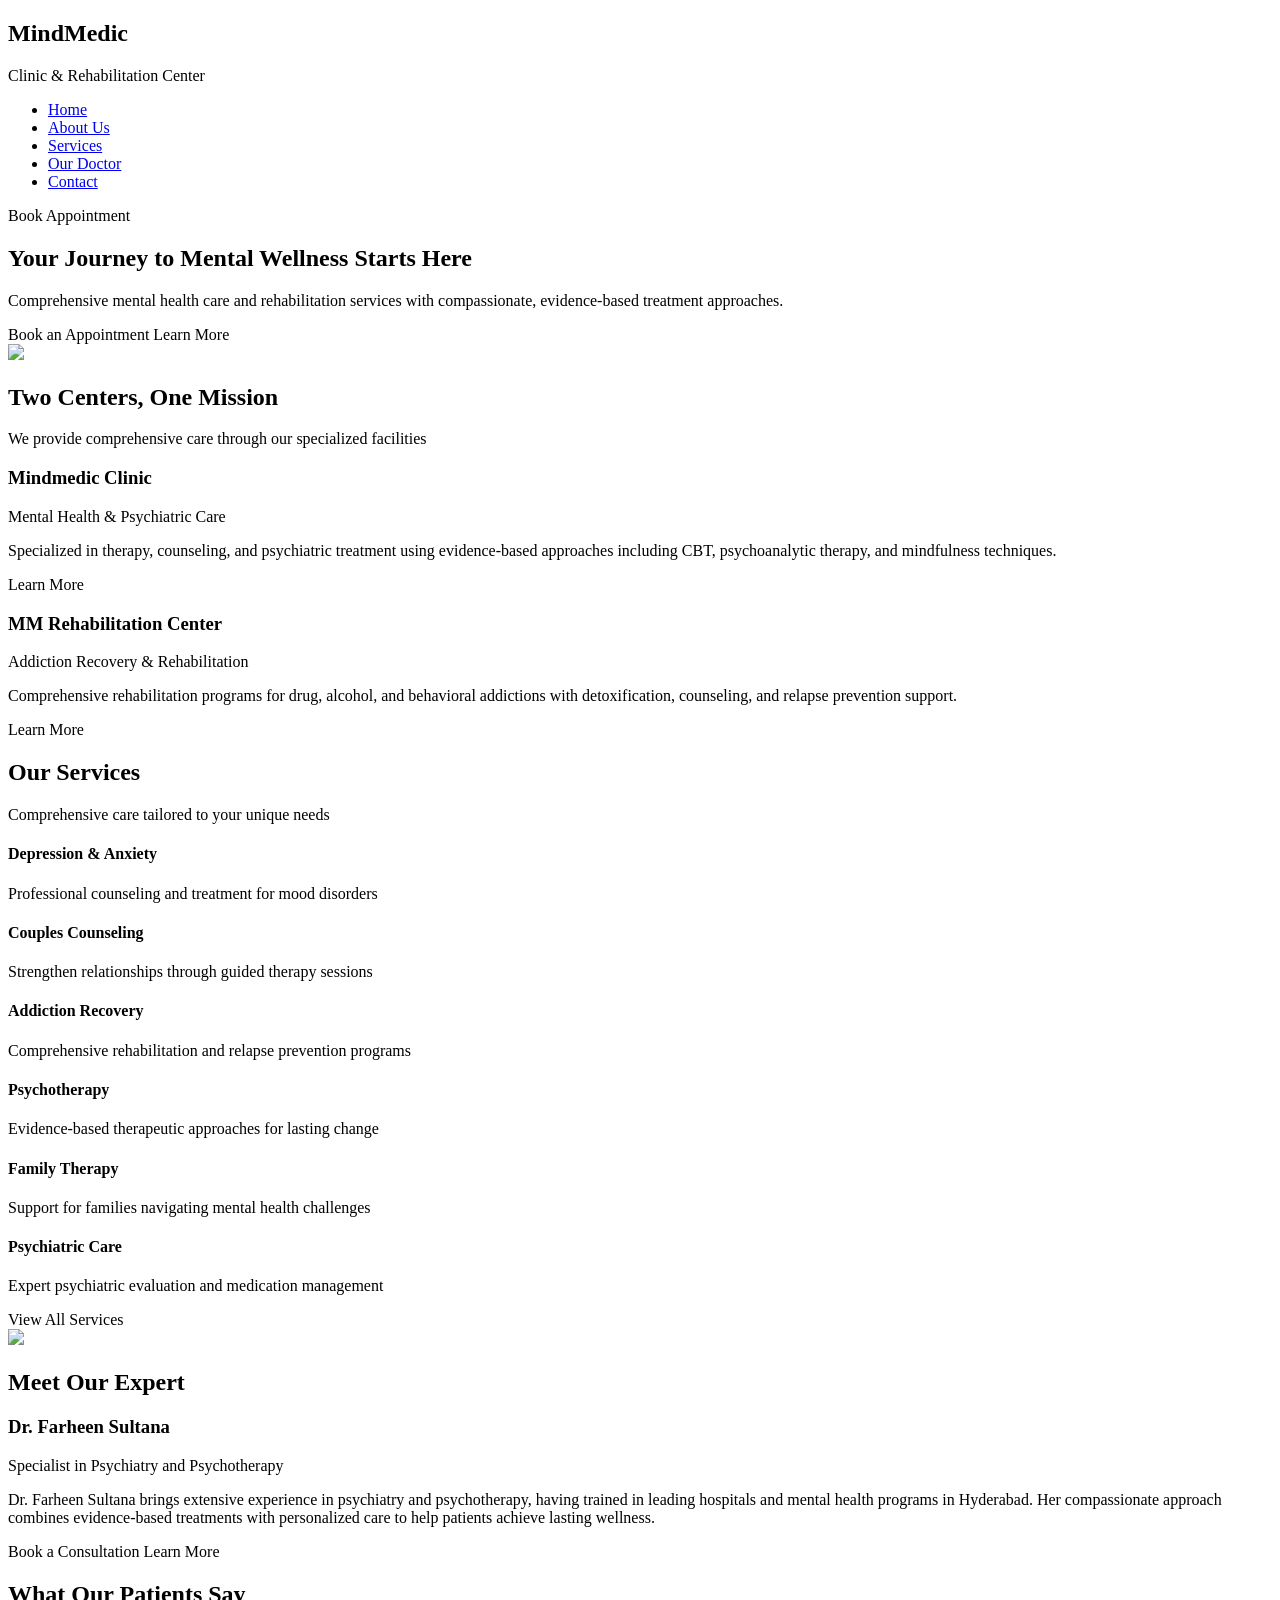
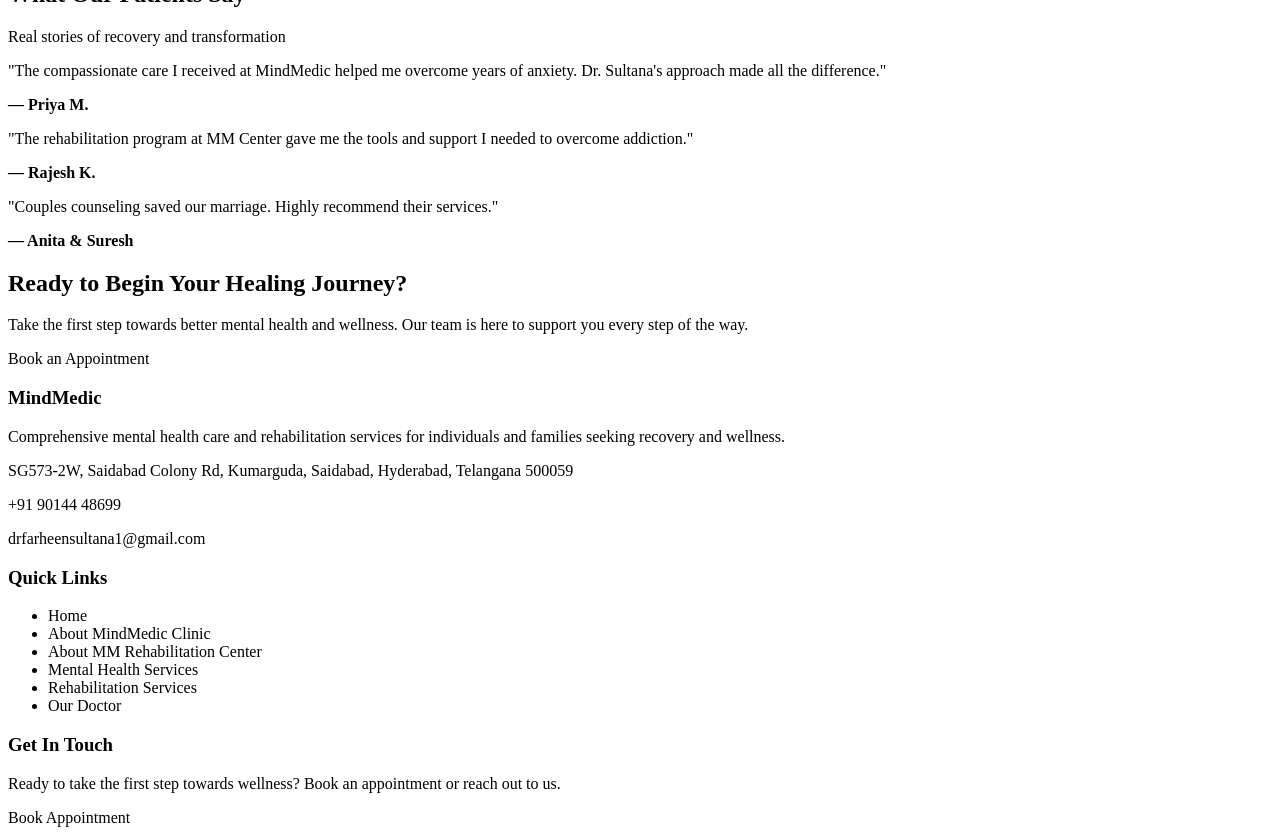
==== index.html @ ea3e9042 "Refactor index.html for improved structure and content" ====
<!DOCTYPE html>
<html lang="en">

<head>
<meta charset="UTF-8">
<meta name="viewport" content="width=device-width, initial-scale=1.0">

<title>MindMedic Clinic</title>

<link rel="stylesheet" href="style.css">

</head>

<body>

<header class="header">

<div class="container nav-wrapper">

<div class="logo">
<h2>MindMedic</h2>
<span>Clinic & Rehabilitation Center</span>
</div>

<nav>
<ul class="nav-links">
<li><a href="#">Home</a></li>
<li><a href="#">About Us</a></li>
<li><a href="#">Services</a></li>
<li><a href="#">Our Doctor</a></li>
<li><a href="#">Contact</a></li>
</ul>
</nav>

<a class="btn primary">Book Appointment</a>

</div>

</header>


<section class="hero container">

<div class="hero-text">

<h1>Your Journey to Mental Wellness Starts Here</h1>

<p>
Comprehensive mental health care and rehabilitation services
with compassionate, evidence-based treatment approaches.
</p>

<div class="hero-buttons">
<a class="btn primary">Book an Appointment</a>
<a class="btn light">Learn More</a>
</div>

</div>

<div class="hero-image">
<img src="https://images.unsplash.com/photo-1551836022-deb4988cc6c0">
</div>

</section>


<section class="centers">

<div class="container">

<h2>Two Centers, One Mission</h2>

<p class="subtitle">
We provide comprehensive care through our specialized facilities
</p>

<div class="card-grid">

<div class="card">
<h3>Mindmedic Clinic</h3>

<p class="tag">Mental Health & Psychiatric Care</p>

<p>
Specialized in therapy, counseling, and psychiatric treatment
using evidence-based approaches including CBT, psychoanalytic
therapy, and mindfulness techniques.
</p>

<a>Learn More</a>

</div>

<div class="card">
<h3>MM Rehabilitation Center</h3>

<p class="tag">Addiction Recovery & Rehabilitation</p>

<p>
Comprehensive rehabilitation programs for drug, alcohol, and
behavioral addictions with detoxification, counseling, and
relapse prevention support.
</p>

<a>Learn More</a>

</div>

</div>

</div>

</section>


<section class="services container">

<h2>Our Services</h2>

<p class="subtitle">
Comprehensive care tailored to your unique needs
</p>

<div class="services-grid">

<div class="service">
<h4>Depression & Anxiety</h4>
<p>Professional counseling and treatment for mood disorders</p>
</div>

<div class="service">
<h4>Couples Counseling</h4>
<p>Strengthen relationships through guided therapy sessions</p>
</div>

<div class="service">
<h4>Addiction Recovery</h4>
<p>Comprehensive rehabilitation and relapse prevention programs</p>
</div>

<div class="service">
<h4>Psychotherapy</h4>
<p>Evidence-based therapeutic approaches for lasting change</p>
</div>

<div class="service">
<h4>Family Therapy</h4>
<p>Support for families navigating mental health challenges</p>
</div>

<div class="service">
<h4>Psychiatric Care</h4>
<p>Expert psychiatric evaluation and medication management</p>
</div>

</div>

<div class="center-btn">
<a class="btn primary">View All Services</a>
</div>

</section>


<section class="doctor container">

<div class="doctor-img">
<img src="https://images.unsplash.com/photo-1559839734-2b71ea197ec2">
</div>

<div class="doctor-text">

<h2>Meet Our Expert</h2>

<h3>Dr. Farheen Sultana</h3>

<p class="tag">Specialist in Psychiatry and Psychotherapy</p>

<p>
Dr. Farheen Sultana brings extensive experience in psychiatry
and psychotherapy, having trained in leading hospitals and
mental health programs in Hyderabad.
Her compassionate approach combines evidence-based treatments
with personalized care to help patients achieve lasting wellness.
</p>

<div class="hero-buttons">
<a class="btn primary">Book a Consultation</a>
<a class="btn light">Learn More</a>
</div>

</div>

</section>


<section class="testimonials">

<div class="container">

<h2>What Our Patients Say</h2>

<p class="subtitle">Real stories of recovery and transformation</p>

<div class="testimonial-grid">

<div class="testimonial">
<p>
"The compassionate care I received at MindMedic helped me overcome
years of anxiety. Dr. Sultana's approach made all the difference."
</p>
<strong>— Priya M.</strong>
</div>

<div class="testimonial">
<p>
"The rehabilitation program at MM Center gave me the tools and
support I needed to overcome addiction."
</p>
<strong>— Rajesh K.</strong>
</div>

<div class="testimonial">
<p>
"Couples counseling saved our marriage. Highly recommend their services."
</p>
<strong>— Anita & Suresh</strong>
</div>

</div>

</div>

</section>


<section class="cta">

<div class="container">

<h2>Ready to Begin Your Healing Journey?</h2>

<p>
Take the first step towards better mental health and wellness.
Our team is here to support you every step of the way.
</p>

<a class="btn primary">Book an Appointment</a>

</div>

</section>


<footer>

<div class="container footer-grid">

<div>

<h3>MindMedic</h3>

<p>
Comprehensive mental health care and rehabilitation services
for individuals and families seeking recovery and wellness.
</p>

<p>
SG573-2W, Saidabad Colony Rd,
Kumarguda, Saidabad,
Hyderabad, Telangana 500059
</p>

<p>+91 90144 48699</p>
<p>drfarheensultana1@gmail.com</p>

</div>

<div>

<h3>Quick Links</h3>

<ul>
<li>Home</li>
<li>About MindMedic Clinic</li>
<li>About MM Rehabilitation Center</li>
<li>Mental Health Services</li>
<li>Rehabilitation Services</li>
<li>Our Doctor</li>
</ul>

</div>

<div>

<h3>Get In Touch</h3>

<p>
Ready to take the first step towards wellness?
Book an appointment or reach out to us.
</p>

<a class="btn primary">Book Appointment</a>

</div>

</div>

</footer>


<script src="script.js"></script>

</body>
</html>
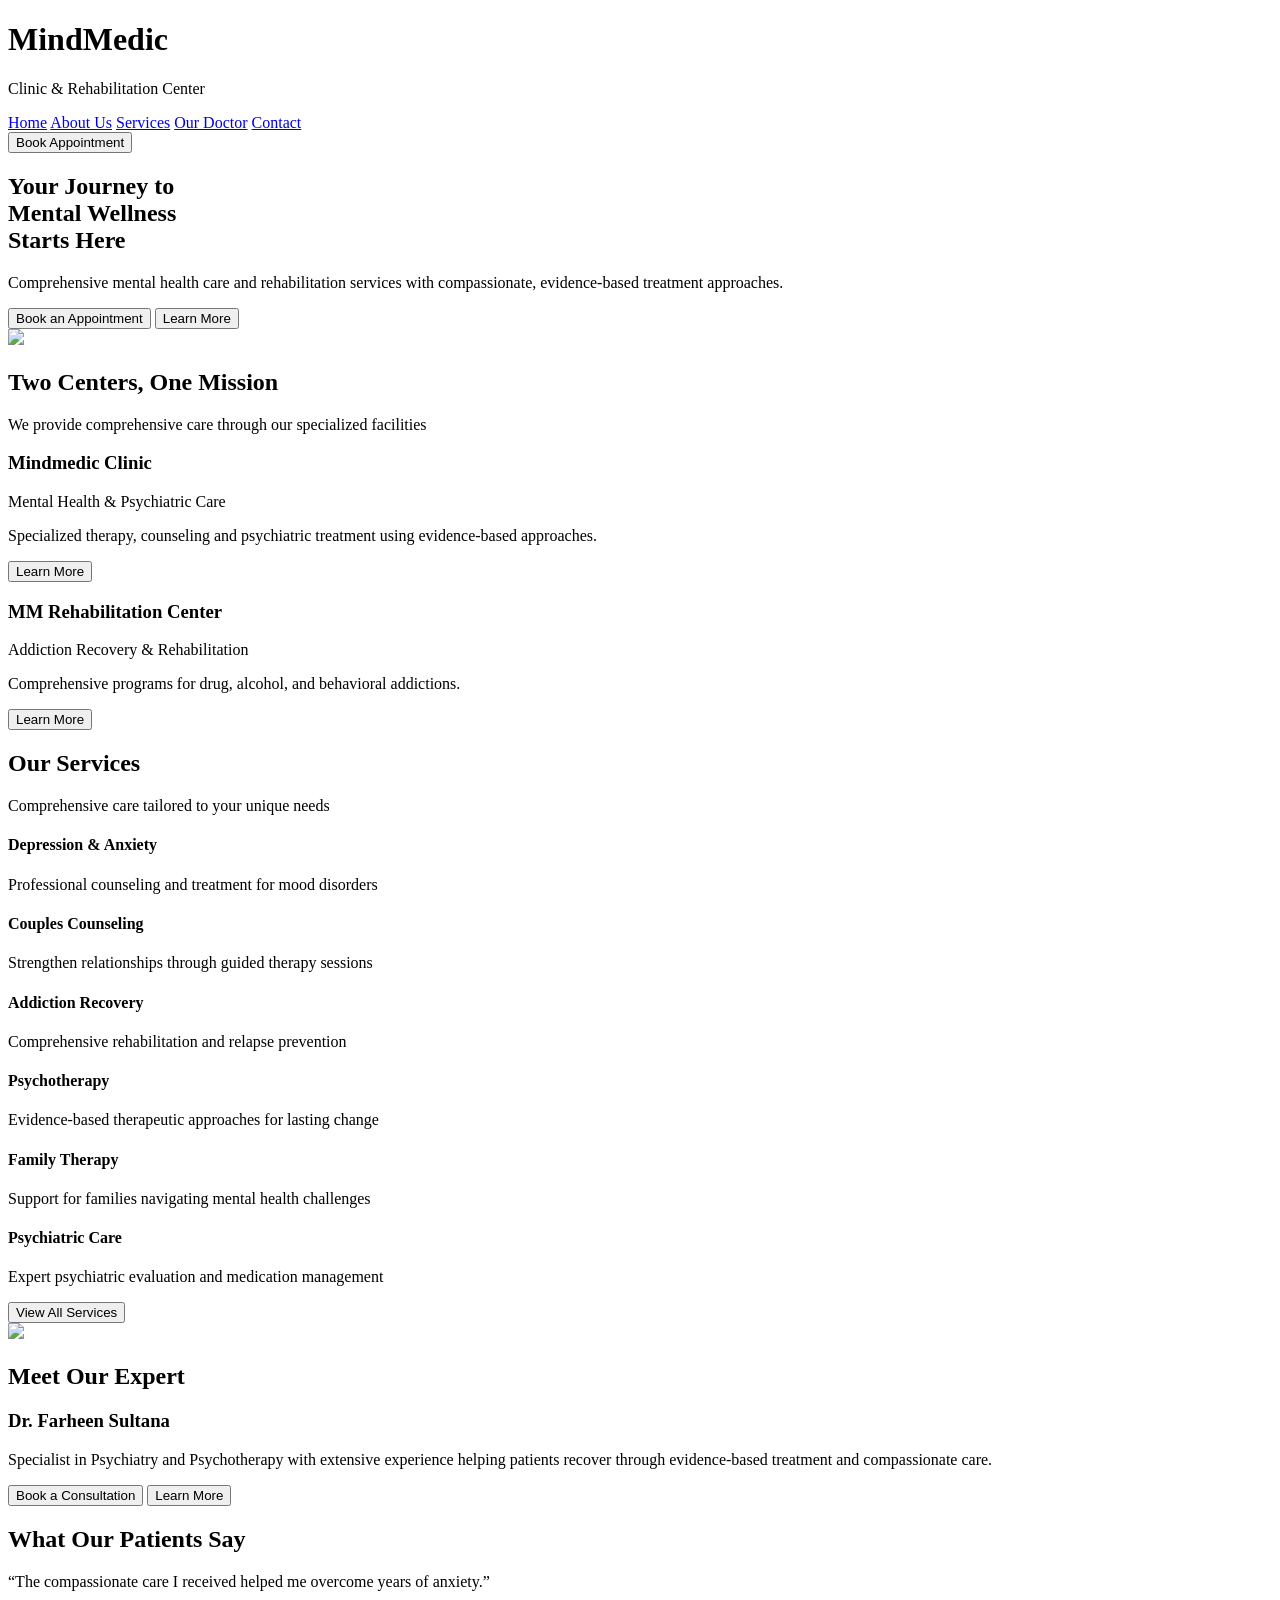
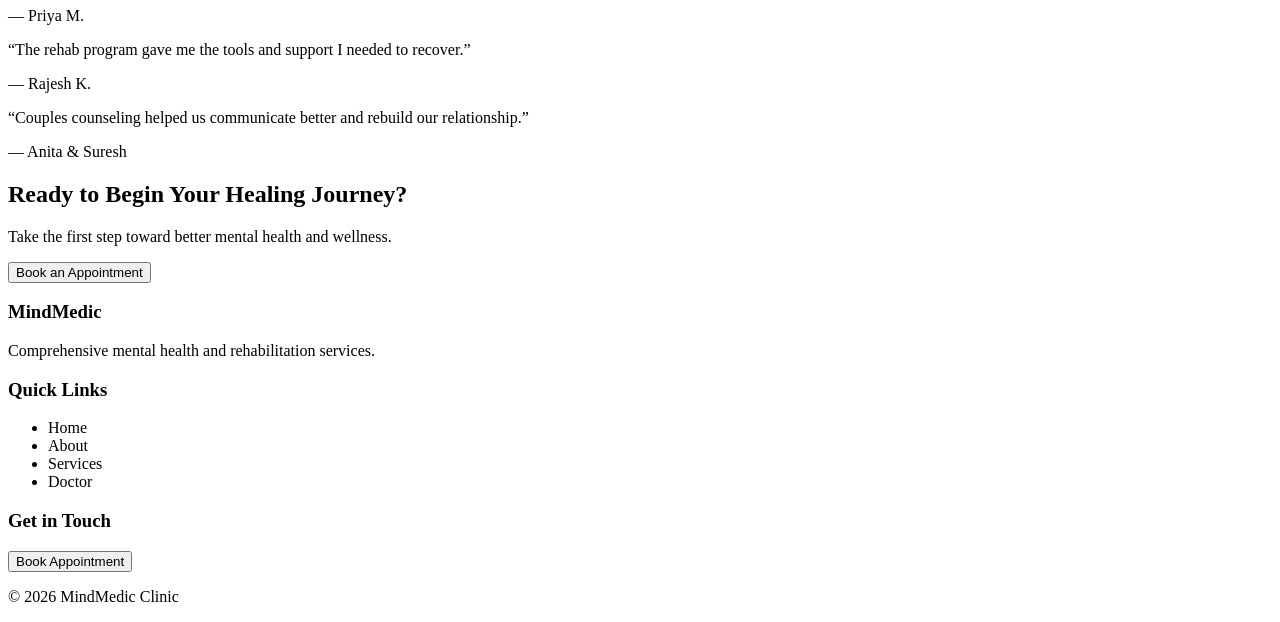
==== commit 373ebd71: "Refactor index.html for Tailwind CSS integration" ====
--- a/index.html
+++ b/index.html
@@ -1,315 +1,307 @@
 <!DOCTYPE html>
 <html lang="en">
-
 <head>
 <meta charset="UTF-8">
 <meta name="viewport" content="width=device-width, initial-scale=1.0">
 
 <title>MindMedic Clinic</title>
 
-<link rel="stylesheet" href="style.css">
+<!-- Tailwind CDN -->
+<script src="https://cdn.tailwindcss.com"></script>
+
+<link rel="stylesheet" href="css/styles.css">
 
 </head>
 
-<body>
-
-<header class="header">
-
-<div class="container nav-wrapper">
-
-<div class="logo">
-<h2>MindMedic</h2>
-<span>Clinic & Rehabilitation Center</span>
-</div>
-
-<nav>
-<ul class="nav-links">
-<li><a href="#">Home</a></li>
-<li><a href="#">About Us</a></li>
-<li><a href="#">Services</a></li>
-<li><a href="#">Our Doctor</a></li>
-<li><a href="#">Contact</a></li>
-</ul>
+<body class="bg-gray-50 text-gray-700">
+
+<!-- NAVBAR -->
+
+<header class="bg-white shadow-sm">
+<div class="max-w-7xl mx-auto px-6 py-4 flex justify-between items-center">
+
+<div>
+<h1 class="text-xl font-bold text-gray-800">MindMedic</h1>
+<p class="text-xs text-gray-500">Clinic & Rehabilitation Center</p>
+</div>
+
+<nav class="hidden md:flex space-x-6 text-sm">
+<a href="#" class="hover:text-blue-600">Home</a>
+<a href="#">About Us</a>
+<a href="#">Services</a>
+<a href="#">Our Doctor</a>
+<a href="#">Contact</a>
 </nav>
 
-<a class="btn primary">Book Appointment</a>
-
-</div>
-
+<button class="bg-orange-400 text-white px-4 py-2 rounded-md text-sm">
+Book Appointment
+</button>
+
+</div>
 </header>
 
-
-<section class="hero container">
-
-<div class="hero-text">
-
-<h1>Your Journey to Mental Wellness Starts Here</h1>
-
-<p>
-Comprehensive mental health care and rehabilitation services
-with compassionate, evidence-based treatment approaches.
-</p>
-
-<div class="hero-buttons">
-<a class="btn primary">Book an Appointment</a>
-<a class="btn light">Learn More</a>
-</div>
-
-</div>
-
-<div class="hero-image">
-<img src="https://images.unsplash.com/photo-1551836022-deb4988cc6c0">
-</div>
-
-</section>
-
-
-<section class="centers">
-
-<div class="container">
-
-<h2>Two Centers, One Mission</h2>
-
-<p class="subtitle">
+<!-- HERO -->
+
+<section class="py-16">
+<div class="max-w-7xl mx-auto px-6 grid md:grid-cols-2 gap-10 items-center">
+
+<div>
+<h1 class="text-4xl font-bold text-gray-800 leading-tight">
+Your Journey to <br>
+Mental Wellness <br>
+Starts Here
+</h1>
+
+<p class="mt-4 text-gray-500">
+Comprehensive mental health care and rehabilitation services with compassionate, evidence-based treatment approaches.
+</p>
+
+<div class="mt-6 flex gap-4">
+<button class="bg-orange-400 text-white px-6 py-3 rounded-md">
+Book an Appointment
+</button>
+
+<button class="border px-6 py-3 rounded-md">
+Learn More
+</button>
+</div>
+
+</div>
+
+<img src="images/hero.jpg" class="rounded-lg shadow">
+
+</div>
+</section>
+
+<!-- TWO CENTERS -->
+
+<section class="py-16 bg-white">
+<div class="max-w-6xl mx-auto text-center px-6">
+
+<h2 class="text-2xl font-bold text-gray-800">
+Two Centers, One Mission
+</h2>
+
+<p class="text-gray-500 mt-2">
 We provide comprehensive care through our specialized facilities
 </p>
 
-<div class="card-grid">
-
-<div class="card">
-<h3>Mindmedic Clinic</h3>
-
-<p class="tag">Mental Health & Psychiatric Care</p>
-
-<p>
-Specialized in therapy, counseling, and psychiatric treatment
-using evidence-based approaches including CBT, psychoanalytic
-therapy, and mindfulness techniques.
-</p>
-
-<a>Learn More</a>
-
-</div>
-
-<div class="card">
-<h3>MM Rehabilitation Center</h3>
-
-<p class="tag">Addiction Recovery & Rehabilitation</p>
-
-<p>
-Comprehensive rehabilitation programs for drug, alcohol, and
-behavioral addictions with detoxification, counseling, and
-relapse prevention support.
-</p>
-
-<a>Learn More</a>
-
-</div>
-
-</div>
-
-</div>
-
-</section>
-
-
-<section class="services container">
-
-<h2>Our Services</h2>
-
-<p class="subtitle">
+<div class="grid md:grid-cols-2 gap-8 mt-10">
+
+<div class="border rounded-lg p-6 text-left">
+<h3 class="font-semibold text-lg">Mindmedic Clinic</h3>
+<p class="text-sm text-gray-500 mt-2">
+Mental Health & Psychiatric Care
+</p>
+
+<p class="text-sm mt-3 text-gray-500">
+Specialized therapy, counseling and psychiatric treatment using evidence-based approaches.
+</p>
+
+<button class="mt-4 border px-4 py-2 rounded">
+Learn More
+</button>
+</div>
+
+<div class="border rounded-lg p-6 text-left">
+<h3 class="font-semibold text-lg">MM Rehabilitation Center</h3>
+<p class="text-sm text-gray-500 mt-2">
+Addiction Recovery & Rehabilitation
+</p>
+
+<p class="text-sm mt-3 text-gray-500">
+Comprehensive programs for drug, alcohol, and behavioral addictions.
+</p>
+
+<button class="mt-4 border px-4 py-2 rounded">
+Learn More
+</button>
+</div>
+
+</div>
+</div>
+</section>
+
+<!-- SERVICES -->
+
+<section class="py-16">
+<div class="max-w-6xl mx-auto px-6 text-center">
+
+<h2 class="text-2xl font-bold text-gray-800">Our Services</h2>
+<p class="text-gray-500 mt-2">
 Comprehensive care tailored to your unique needs
 </p>
 
-<div class="services-grid">
-
-<div class="service">
+<div class="grid md:grid-cols-3 gap-6 mt-10">
+
+<div class="service-card">
 <h4>Depression & Anxiety</h4>
 <p>Professional counseling and treatment for mood disorders</p>
 </div>
 
-<div class="service">
+<div class="service-card">
 <h4>Couples Counseling</h4>
 <p>Strengthen relationships through guided therapy sessions</p>
 </div>
 
-<div class="service">
+<div class="service-card">
 <h4>Addiction Recovery</h4>
-<p>Comprehensive rehabilitation and relapse prevention programs</p>
-</div>
-
-<div class="service">
+<p>Comprehensive rehabilitation and relapse prevention</p>
+</div>
+
+<div class="service-card">
 <h4>Psychotherapy</h4>
 <p>Evidence-based therapeutic approaches for lasting change</p>
 </div>
 
-<div class="service">
+<div class="service-card">
 <h4>Family Therapy</h4>
 <p>Support for families navigating mental health challenges</p>
 </div>
 
-<div class="service">
+<div class="service-card">
 <h4>Psychiatric Care</h4>
 <p>Expert psychiatric evaluation and medication management</p>
 </div>
 
 </div>
 
-<div class="center-btn">
-<a class="btn primary">View All Services</a>
-</div>
-
-</section>
-
-
-<section class="doctor container">
-
-<div class="doctor-img">
-<img src="https://images.unsplash.com/photo-1559839734-2b71ea197ec2">
-</div>
-
-<div class="doctor-text">
-
-<h2>Meet Our Expert</h2>
-
-<h3>Dr. Farheen Sultana</h3>
-
-<p class="tag">Specialist in Psychiatry and Psychotherapy</p>
-
-<p>
-Dr. Farheen Sultana brings extensive experience in psychiatry
-and psychotherapy, having trained in leading hospitals and
-mental health programs in Hyderabad.
-Her compassionate approach combines evidence-based treatments
-with personalized care to help patients achieve lasting wellness.
-</p>
-
-<div class="hero-buttons">
-<a class="btn primary">Book a Consultation</a>
-<a class="btn light">Learn More</a>
-</div>
-
-</div>
-
-</section>
-
-
-<section class="testimonials">
-
-<div class="container">
-
-<h2>What Our Patients Say</h2>
-
-<p class="subtitle">Real stories of recovery and transformation</p>
-
-<div class="testimonial-grid">
+<button class="mt-10 bg-orange-400 text-white px-6 py-3 rounded-md">
+View All Services
+</button>
+
+</div>
+</section>
+
+<!-- DOCTOR -->
+
+<section class="py-16 bg-white">
+<div class="max-w-6xl mx-auto px-6 grid md:grid-cols-2 gap-10 items-center">
+
+<img src="images/doctor.jpg" class="rounded-lg">
+
+<div>
+
+<h2 class="text-2xl font-bold text-gray-800">Meet Our Expert</h2>
+
+<h3 class="text-blue-600 font-semibold mt-2">
+Dr. Farheen Sultana
+</h3>
+
+<p class="text-sm text-gray-500 mt-3">
+Specialist in Psychiatry and Psychotherapy with extensive experience helping patients recover through evidence-based treatment and compassionate care.
+</p>
+
+<div class="mt-6 flex gap-4">
+<button class="bg-orange-400 text-white px-6 py-3 rounded-md">
+Book a Consultation
+</button>
+
+<button class="border px-6 py-3 rounded-md">
+Learn More
+</button>
+</div>
+
+</div>
+
+</div>
+</section>
+
+<!-- TESTIMONIALS -->
+
+<section class="py-16">
+<div class="max-w-6xl mx-auto px-6 text-center">
+
+<h2 class="text-2xl font-bold text-gray-800">
+What Our Patients Say
+</h2>
+
+<div class="grid md:grid-cols-3 gap-6 mt-10">
 
 <div class="testimonial">
 <p>
-"The compassionate care I received at MindMedic helped me overcome
-years of anxiety. Dr. Sultana's approach made all the difference."
-</p>
-<strong>— Priya M.</strong>
+“The compassionate care I received helped me overcome years of anxiety.”
+</p>
+<span>— Priya M.</span>
 </div>
 
 <div class="testimonial">
 <p>
-"The rehabilitation program at MM Center gave me the tools and
-support I needed to overcome addiction."
-</p>
-<strong>— Rajesh K.</strong>
+“The rehab program gave me the tools and support I needed to recover.”
+</p>
+<span>— Rajesh K.</span>
 </div>
 
 <div class="testimonial">
 <p>
-"Couples counseling saved our marriage. Highly recommend their services."
-</p>
-<strong>— Anita & Suresh</strong>
-</div>
-
-</div>
-
-</div>
-
-</section>
-
-
-<section class="cta">
-
-<div class="container">
-
-<h2>Ready to Begin Your Healing Journey?</h2>
-
-<p>
-Take the first step towards better mental health and wellness.
-Our team is here to support you every step of the way.
-</p>
-
-<a class="btn primary">Book an Appointment</a>
-
-</div>
-
-</section>
-
-
-<footer>
-
-<div class="container footer-grid">
-
-<div>
-
-<h3>MindMedic</h3>
-
-<p>
-Comprehensive mental health care and rehabilitation services
-for individuals and families seeking recovery and wellness.
-</p>
-
-<p>
-SG573-2W, Saidabad Colony Rd,
-Kumarguda, Saidabad,
-Hyderabad, Telangana 500059
-</p>
-
-<p>+91 90144 48699</p>
-<p>drfarheensultana1@gmail.com</p>
-
-</div>
-
-<div>
-
-<h3>Quick Links</h3>
-
-<ul>
+“Couples counseling helped us communicate better and rebuild our relationship.”
+</p>
+<span>— Anita & Suresh</span>
+</div>
+
+</div>
+
+</div>
+</section>
+
+<!-- CTA -->
+
+<section class="bg-blue-800 text-white py-16">
+<div class="max-w-6xl mx-auto px-6 text-center">
+
+<h2 class="text-3xl font-bold">
+Ready to Begin Your Healing Journey?
+</h2>
+
+<p class="mt-3 text-blue-100">
+Take the first step toward better mental health and wellness.
+</p>
+
+<button class="mt-6 bg-orange-400 px-6 py-3 rounded-md">
+Book an Appointment
+</button>
+
+</div>
+</section>
+
+<!-- FOOTER -->
+
+<footer class="bg-blue-900 text-blue-100 py-12">
+<div class="max-w-6xl mx-auto px-6 grid md:grid-cols-3 gap-8">
+
+<div>
+<h3 class="font-semibold text-white">MindMedic</h3>
+<p class="text-sm mt-2">
+Comprehensive mental health and rehabilitation services.
+</p>
+</div>
+
+<div>
+<h3 class="font-semibold text-white">Quick Links</h3>
+<ul class="mt-3 space-y-2 text-sm">
 <li>Home</li>
-<li>About MindMedic Clinic</li>
-<li>About MM Rehabilitation Center</li>
-<li>Mental Health Services</li>
-<li>Rehabilitation Services</li>
-<li>Our Doctor</li>
+<li>About</li>
+<li>Services</li>
+<li>Doctor</li>
 </ul>
-
-</div>
-
-<div>
-
-<h3>Get In Touch</h3>
-
-<p>
-Ready to take the first step towards wellness?
-Book an appointment or reach out to us.
-</p>
-
-<a class="btn primary">Book Appointment</a>
-
-</div>
-
-</div>
+</div>
+
+<div>
+<h3 class="font-semibold text-white">Get in Touch</h3>
+<button class="mt-4 bg-orange-400 px-5 py-2 rounded">
+Book Appointment
+</button>
+</div>
+
+</div>
+
+<p class="text-center text-sm mt-8 text-blue-200">
+© 2026 MindMedic Clinic
+</p>
 
 </footer>
 
-
-<script src="script.js"></script>
+<script src="js/script.js"></script>
 
 </body>
 </html>
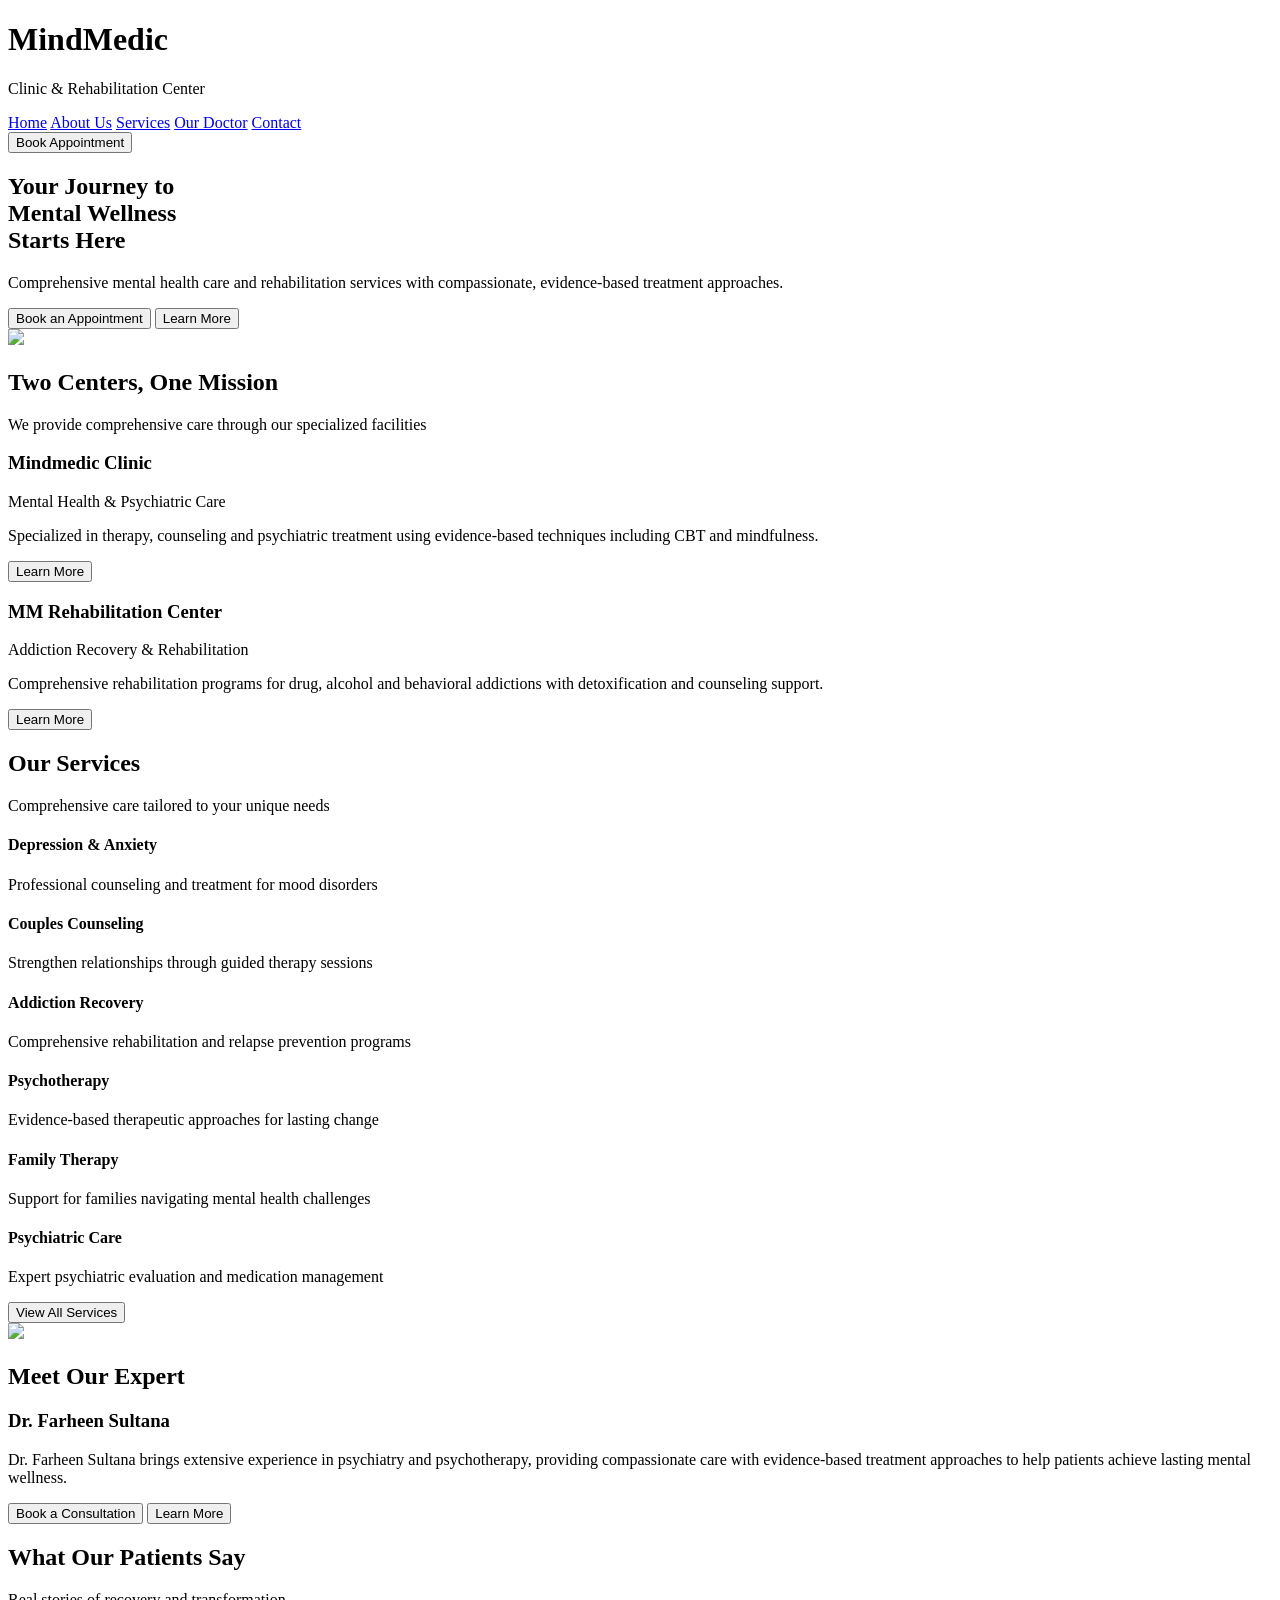
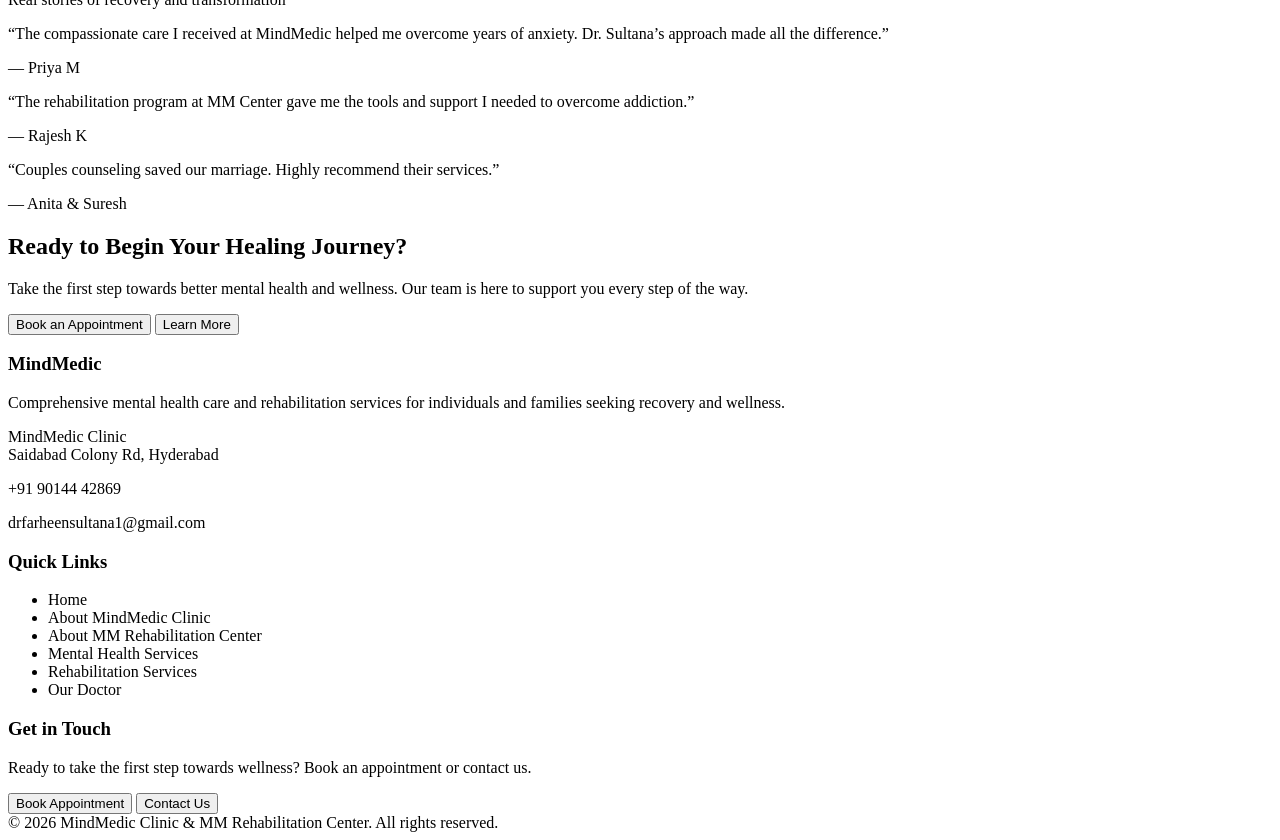
==== commit 556fe56c: "Refactor HTML structure and update styles" ====
--- a/index.html
+++ b/index.html
@@ -1,12 +1,12 @@
 <!DOCTYPE html>
 <html lang="en">
+
 <head>
 <meta charset="UTF-8">
 <meta name="viewport" content="width=device-width, initial-scale=1.0">
 
 <title>MindMedic Clinic</title>
 
-<!-- Tailwind CDN -->
 <script src="https://cdn.tailwindcss.com"></script>
 
 <link rel="stylesheet" href="css/styles.css">
@@ -21,19 +21,19 @@
 <div class="max-w-7xl mx-auto px-6 py-4 flex justify-between items-center">
 
 <div>
-<h1 class="text-xl font-bold text-gray-800">MindMedic</h1>
+<h1 class="font-bold text-lg text-gray-800">MindMedic</h1>
 <p class="text-xs text-gray-500">Clinic & Rehabilitation Center</p>
 </div>
 
-<nav class="hidden md:flex space-x-6 text-sm">
-<a href="#" class="hover:text-blue-600">Home</a>
+<nav class="hidden md:flex gap-8 text-sm">
+<a href="#">Home</a>
 <a href="#">About Us</a>
 <a href="#">Services</a>
 <a href="#">Our Doctor</a>
 <a href="#">Contact</a>
 </nav>
 
-<button class="bg-orange-400 text-white px-4 py-2 rounded-md text-sm">
+<button class="bg-[#F2996A] text-white px-4 py-2 rounded-md text-sm">
 Book Appointment
 </button>
 
@@ -43,21 +43,23 @@
 <!-- HERO -->
 
 <section class="py-16">
-<div class="max-w-7xl mx-auto px-6 grid md:grid-cols-2 gap-10 items-center">
-
-<div>
+<div class="max-w-7xl mx-auto px-6 grid md:grid-cols-2 gap-12 items-center">
+
+<div>
+
 <h1 class="text-4xl font-bold text-gray-800 leading-tight">
 Your Journey to <br>
 Mental Wellness <br>
 Starts Here
 </h1>
 
-<p class="mt-4 text-gray-500">
-Comprehensive mental health care and rehabilitation services with compassionate, evidence-based treatment approaches.
-</p>
-
-<div class="mt-6 flex gap-4">
-<button class="bg-orange-400 text-white px-6 py-3 rounded-md">
+<p class="text-gray-500 mt-4">
+Comprehensive mental health care and rehabilitation services with compassionate,
+evidence-based treatment approaches.
+</p>
+
+<div class="flex gap-4 mt-6">
+<button class="bg-[#F2996A] text-white px-6 py-3 rounded-md">
 Book an Appointment
 </button>
 
@@ -75,8 +77,8 @@
 
 <!-- TWO CENTERS -->
 
-<section class="py-16 bg-white">
-<div class="max-w-6xl mx-auto text-center px-6">
+<section class="bg-white py-16">
+<div class="max-w-6xl mx-auto px-6 text-center">
 
 <h2 class="text-2xl font-bold text-gray-800">
 Two Centers, One Mission
@@ -88,34 +90,44 @@
 
 <div class="grid md:grid-cols-2 gap-8 mt-10">
 
-<div class="border rounded-lg p-6 text-left">
+<div class="card">
+
 <h3 class="font-semibold text-lg">Mindmedic Clinic</h3>
-<p class="text-sm text-gray-500 mt-2">
+
+<p class="text-sm text-gray-500 mt-1">
 Mental Health & Psychiatric Care
 </p>
 
 <p class="text-sm mt-3 text-gray-500">
-Specialized therapy, counseling and psychiatric treatment using evidence-based approaches.
-</p>
-
-<button class="mt-4 border px-4 py-2 rounded">
-Learn More
-</button>
-</div>
-
-<div class="border rounded-lg p-6 text-left">
-<h3 class="font-semibold text-lg">MM Rehabilitation Center</h3>
-<p class="text-sm text-gray-500 mt-2">
+Specialized in therapy, counseling and psychiatric treatment using
+evidence-based techniques including CBT and mindfulness.
+</p>
+
+<button class="mt-4 border px-4 py-2 rounded text-sm">
+Learn More
+</button>
+
+</div>
+
+<div class="card">
+
+<h3 class="font-semibold text-lg">
+MM Rehabilitation Center
+</h3>
+
+<p class="text-sm text-gray-500 mt-1">
 Addiction Recovery & Rehabilitation
 </p>
 
 <p class="text-sm mt-3 text-gray-500">
-Comprehensive programs for drug, alcohol, and behavioral addictions.
-</p>
-
-<button class="mt-4 border px-4 py-2 rounded">
-Learn More
-</button>
+Comprehensive rehabilitation programs for drug, alcohol and behavioral
+addictions with detoxification and counseling support.
+</p>
+
+<button class="mt-4 border px-4 py-2 rounded text-sm">
+Learn More
+</button>
+
 </div>
 
 </div>
@@ -125,9 +137,11 @@
 <!-- SERVICES -->
 
 <section class="py-16">
+
 <div class="max-w-6xl mx-auto px-6 text-center">
 
 <h2 class="text-2xl font-bold text-gray-800">Our Services</h2>
+
 <p class="text-gray-500 mt-2">
 Comprehensive care tailored to your unique needs
 </p>
@@ -146,7 +160,7 @@
 
 <div class="service-card">
 <h4>Addiction Recovery</h4>
-<p>Comprehensive rehabilitation and relapse prevention</p>
+<p>Comprehensive rehabilitation and relapse prevention programs</p>
 </div>
 
 <div class="service-card">
@@ -166,75 +180,90 @@
 
 </div>
 
-<button class="mt-10 bg-orange-400 text-white px-6 py-3 rounded-md">
+<button class="mt-10 bg-[#F2996A] text-white px-6 py-3 rounded-md">
 View All Services
 </button>
 
 </div>
+
 </section>
 
 <!-- DOCTOR -->
 
-<section class="py-16 bg-white">
+<section class="bg-white py-16">
+
 <div class="max-w-6xl mx-auto px-6 grid md:grid-cols-2 gap-10 items-center">
 
 <img src="images/doctor.jpg" class="rounded-lg">
 
 <div>
 
-<h2 class="text-2xl font-bold text-gray-800">Meet Our Expert</h2>
+<h2 class="text-2xl font-bold text-gray-800">
+Meet Our Expert
+</h2>
 
 <h3 class="text-blue-600 font-semibold mt-2">
 Dr. Farheen Sultana
 </h3>
 
 <p class="text-sm text-gray-500 mt-3">
-Specialist in Psychiatry and Psychotherapy with extensive experience helping patients recover through evidence-based treatment and compassionate care.
-</p>
-
-<div class="mt-6 flex gap-4">
-<button class="bg-orange-400 text-white px-6 py-3 rounded-md">
+Dr. Farheen Sultana brings extensive experience in psychiatry and psychotherapy,
+providing compassionate care with evidence-based treatment approaches
+to help patients achieve lasting mental wellness.
+</p>
+
+<div class="flex gap-4 mt-6">
+
+<button class="bg-[#F2996A] text-white px-6 py-3 rounded-md">
 Book a Consultation
 </button>
 
 <button class="border px-6 py-3 rounded-md">
 Learn More
 </button>
-</div>
-
-</div>
-
-</div>
+
+</div>
+
+</div>
+</div>
+
 </section>
 
 <!-- TESTIMONIALS -->
 
 <section class="py-16">
+
 <div class="max-w-6xl mx-auto px-6 text-center">
 
 <h2 class="text-2xl font-bold text-gray-800">
 What Our Patients Say
 </h2>
 
+<p class="text-gray-500 mt-2">
+Real stories of recovery and transformation
+</p>
+
 <div class="grid md:grid-cols-3 gap-6 mt-10">
 
 <div class="testimonial">
 <p>
-“The compassionate care I received helped me overcome years of anxiety.”
-</p>
-<span>— Priya M.</span>
+“The compassionate care I received at MindMedic helped me overcome years
+of anxiety. Dr. Sultana’s approach made all the difference.”
+</p>
+<span>— Priya M</span>
 </div>
 
 <div class="testimonial">
 <p>
-“The rehab program gave me the tools and support I needed to recover.”
-</p>
-<span>— Rajesh K.</span>
+“The rehabilitation program at MM Center gave me the tools and support
+I needed to overcome addiction.”
+</p>
+<span>— Rajesh K</span>
 </div>
 
 <div class="testimonial">
 <p>
-“Couples counseling helped us communicate better and rebuild our relationship.”
+“Couples counseling saved our marriage. Highly recommend their services.”
 </p>
 <span>— Anita & Suresh</span>
 </div>
@@ -242,64 +271,112 @@
 </div>
 
 </div>
-</section>
-
-<!-- CTA -->
-
-<section class="bg-blue-800 text-white py-16">
+
+</section>
+
+<!-- CTA + FOOTER -->
+
+<section class="bg-[#356B80] text-white pt-16 pb-10">
+
 <div class="max-w-6xl mx-auto px-6 text-center">
 
-<h2 class="text-3xl font-bold">
+<h2 class="text-3xl font-semibold">
 Ready to Begin Your Healing Journey?
 </h2>
 
-<p class="mt-3 text-blue-100">
-Take the first step toward better mental health and wellness.
-</p>
-
-<button class="mt-6 bg-orange-400 px-6 py-3 rounded-md">
+<p class="text-blue-100 mt-3 text-sm">
+Take the first step towards better mental health and wellness. Our team is here to support you every step of the way.
+</p>
+
+<div class="flex justify-center gap-4 mt-6">
+
+<button class="bg-[#F2996A] px-6 py-2 rounded-md text-white">
 Book an Appointment
 </button>
 
-</div>
-</section>
+<button class="bg-gray-200 px-6 py-2 rounded-md text-gray-700">
+Learn More
+</button>
+
+</div>
+
+</div>
 
 <!-- FOOTER -->
 
-<footer class="bg-blue-900 text-blue-100 py-12">
-<div class="max-w-6xl mx-auto px-6 grid md:grid-cols-3 gap-8">
-
-<div>
-<h3 class="font-semibold text-white">MindMedic</h3>
-<p class="text-sm mt-2">
-Comprehensive mental health and rehabilitation services.
-</p>
-</div>
-
-<div>
-<h3 class="font-semibold text-white">Quick Links</h3>
-<ul class="mt-3 space-y-2 text-sm">
+<div class="max-w-6xl mx-auto px-6 mt-16 grid md:grid-cols-3 gap-10 text-sm">
+
+<div>
+
+<h3 class="font-semibold text-white mb-3">
+MindMedic
+</h3>
+
+<p class="text-blue-100 mb-4">
+Comprehensive mental health care and rehabilitation services
+for individuals and families seeking recovery and wellness.
+</p>
+
+<p class="text-blue-100 text-xs">
+MindMedic Clinic<br>
+Saidabad Colony Rd, Hyderabad
+</p>
+
+<p class="text-blue-100 text-xs mt-2">
++91 90144 42869
+</p>
+
+<p class="text-blue-100 text-xs">
+drfarheensultana1@gmail.com
+</p>
+
+</div>
+
+<div>
+
+<h3 class="font-semibold text-white mb-3">
+Quick Links
+</h3>
+
+<ul class="space-y-2 text-blue-100">
 <li>Home</li>
-<li>About</li>
-<li>Services</li>
-<li>Doctor</li>
+<li>About MindMedic Clinic</li>
+<li>About MM Rehabilitation Center</li>
+<li>Mental Health Services</li>
+<li>Rehabilitation Services</li>
+<li>Our Doctor</li>
 </ul>
-</div>
-
-<div>
-<h3 class="font-semibold text-white">Get in Touch</h3>
-<button class="mt-4 bg-orange-400 px-5 py-2 rounded">
+
+</div>
+
+<div>
+
+<h3 class="font-semibold text-white mb-3">
+Get in Touch
+</h3>
+
+<p class="text-blue-100 mb-4">
+Ready to take the first step towards wellness?
+Book an appointment or contact us.
+</p>
+
+<button class="bg-[#F2996A] w-full py-2 rounded mb-3">
 Book Appointment
 </button>
-</div>
-
-</div>
-
-<p class="text-center text-sm mt-8 text-blue-200">
-© 2026 MindMedic Clinic
-</p>
-
-</footer>
+
+<button class="border border-blue-200 w-full py-2 rounded">
+Contact Us
+</button>
+
+</div>
+
+</div>
+
+<div class="border-t border-blue-400 mt-10 pt-4 text-center text-xs text-blue-200">
+© 2026 MindMedic Clinic & MM Rehabilitation Center. All rights reserved.
+</div>
+
+</section>
 
 <script src="js/script.js"></script>
 
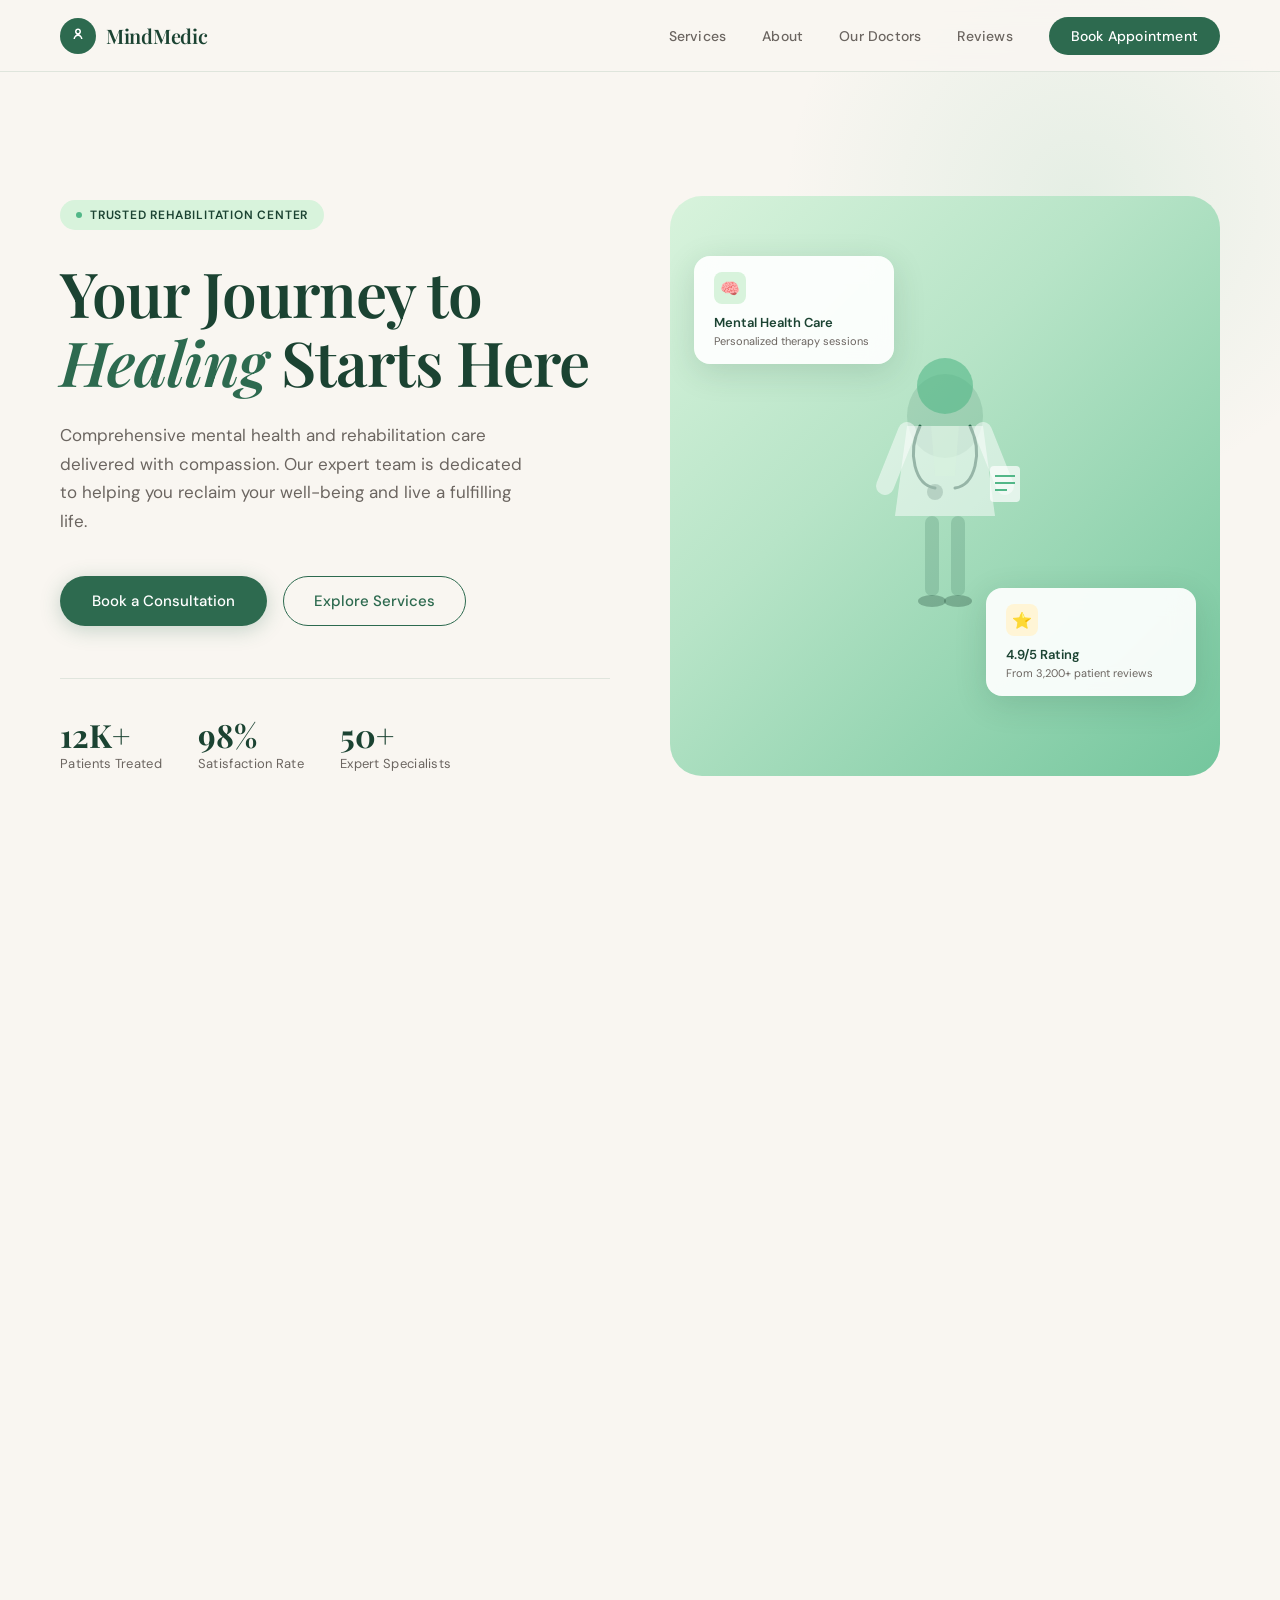
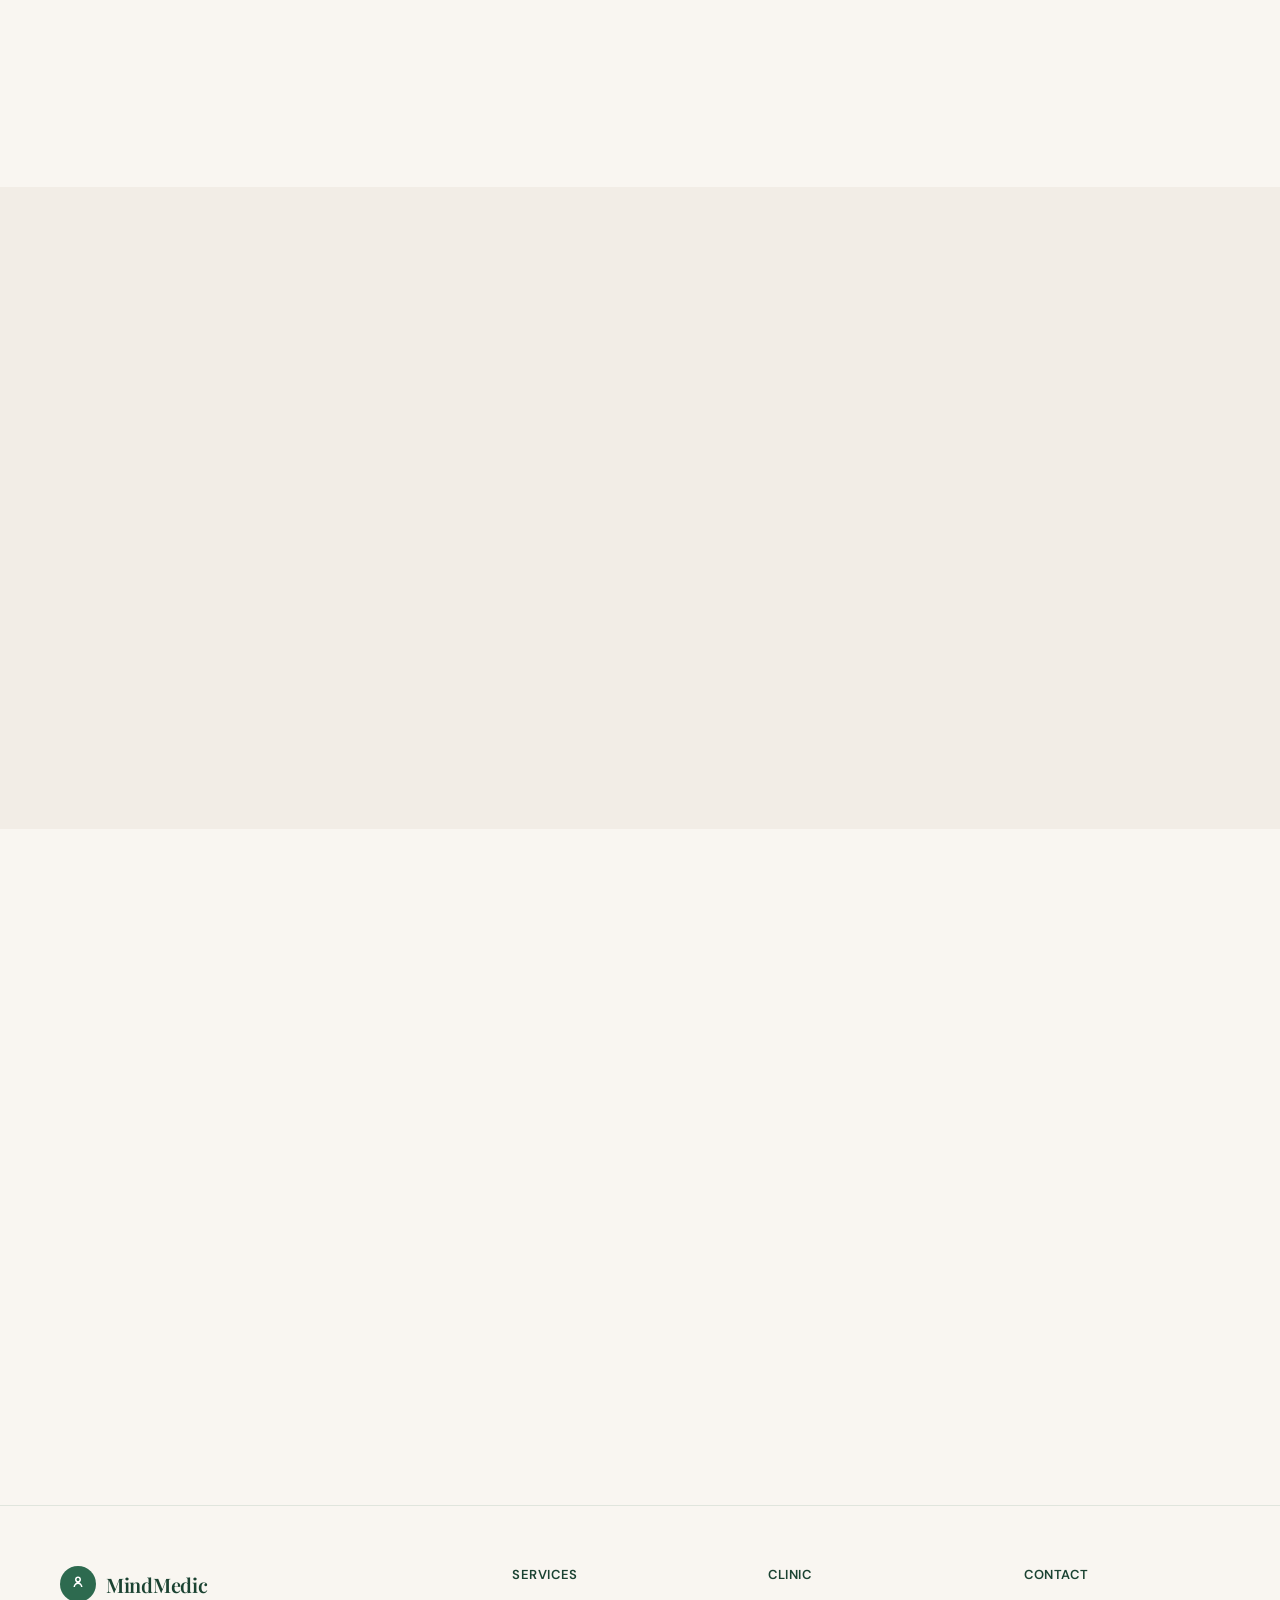
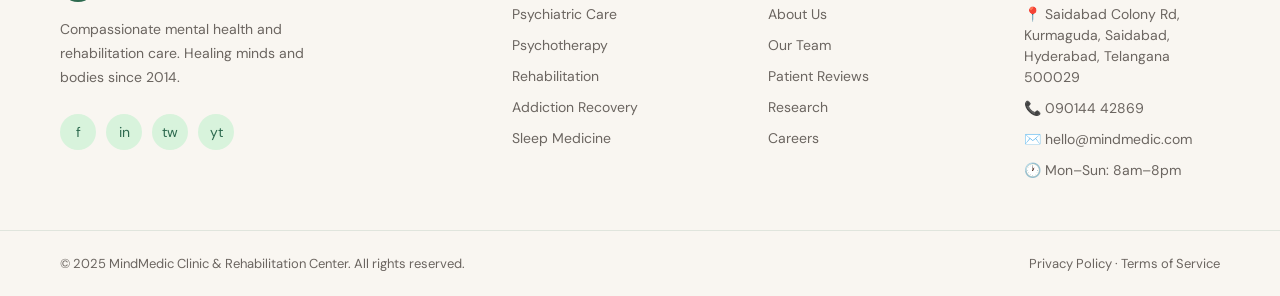
==== commit a2256e1b: "Rename mindmedic.html to index.html" ====
--- a/index.html
+++ b/index.html
@@ -1,384 +1,1188 @@
 <!DOCTYPE html>
 <html lang="en">
-
 <head>
 <meta charset="UTF-8">
 <meta name="viewport" content="width=device-width, initial-scale=1.0">
-
-<title>MindMedic Clinic</title>
-
-<script src="https://cdn.tailwindcss.com"></script>
-
-<link rel="stylesheet" href="css/styles.css">
-
+<title>MindMedic — Clinic & Rehabilitation Center</title>
+<link href="https://fonts.googleapis.com/css2?family=Playfair+Display:wght@400;500;600;700&family=DM+Sans:wght@300;400;500;600&display=swap" rel="stylesheet">
+<style>
+  *, *::before, *::after { box-sizing: border-box; margin: 0; padding: 0; }
+
+  :root {
+    --green: #2D6A4F;
+    --green-light: #52B788;
+    --green-pale: #D8F3DC;
+    --green-dark: #1B4332;
+    --cream: #F9F6F1;
+    --white: #FFFFFF;
+    --gray-soft: #F2EDE6;
+    --text: #1A1A1A;
+    --text-muted: #6B6560;
+    --accent: #C9A84C;
+    --border: rgba(45,106,79,0.12);
+    --shadow: 0 8px 40px rgba(27,67,50,0.10);
+  }
+
+  html { scroll-behavior: smooth; }
+
+  body {
+    font-family: 'DM Sans', sans-serif;
+    background: var(--cream);
+    color: var(--text);
+    overflow-x: hidden;
+  }
+
+  /* NAV */
+  nav {
+    position: fixed;
+    top: 0; left: 0; right: 0;
+    z-index: 100;
+    display: flex;
+    align-items: center;
+    justify-content: space-between;
+    padding: 0 60px;
+    height: 72px;
+    background: rgba(249,246,241,0.92);
+    backdrop-filter: blur(12px);
+    border-bottom: 1px solid var(--border);
+  }
+
+  .logo {
+    display: flex;
+    align-items: center;
+    gap: 10px;
+    text-decoration: none;
+    color: var(--green-dark);
+  }
+
+  .logo-icon {
+    width: 36px; height: 36px;
+    background: var(--green);
+    border-radius: 50%;
+    display: flex; align-items: center; justify-content: center;
+  }
+
+  .logo-icon svg { width: 18px; height: 18px; fill: #fff; }
+
+  .logo-text {
+    font-family: 'Playfair Display', serif;
+    font-size: 20px;
+    font-weight: 600;
+    letter-spacing: -0.3px;
+  }
+
+  .nav-links {
+    display: flex;
+    gap: 36px;
+    list-style: none;
+  }
+
+  .nav-links a {
+    text-decoration: none;
+    font-size: 14px;
+    font-weight: 500;
+    color: var(--text-muted);
+    transition: color 0.2s;
+    letter-spacing: 0.2px;
+  }
+
+  .nav-links a:hover { color: var(--green); }
+
+  .nav-cta {
+    background: var(--green);
+    color: #fff !important;
+    padding: 10px 22px;
+    border-radius: 100px;
+    font-size: 14px !important;
+    font-weight: 500 !important;
+    transition: background 0.2s, transform 0.15s !important;
+  }
+
+  .nav-cta:hover { background: var(--green-dark) !important; transform: translateY(-1px); }
+
+  /* HERO */
+  .hero {
+    min-height: 100vh;
+    display: grid;
+    grid-template-columns: 1fr 1fr;
+    align-items: center;
+    padding: 0 60px;
+    padding-top: 72px;
+    gap: 60px;
+    position: relative;
+    overflow: hidden;
+  }
+
+  .hero::before {
+    content: '';
+    position: absolute;
+    right: -100px; top: -100px;
+    width: 600px; height: 600px;
+    background: radial-gradient(circle, rgba(82,183,136,0.12) 0%, transparent 70%);
+    pointer-events: none;
+  }
+
+  .hero-badge {
+    display: inline-flex;
+    align-items: center;
+    gap: 8px;
+    background: var(--green-pale);
+    color: var(--green-dark);
+    font-size: 12px;
+    font-weight: 600;
+    letter-spacing: 0.8px;
+    text-transform: uppercase;
+    padding: 7px 16px;
+    border-radius: 100px;
+    margin-bottom: 28px;
+  }
+
+  .hero-badge-dot {
+    width: 6px; height: 6px;
+    background: var(--green-light);
+    border-radius: 50%;
+    animation: pulse 2s infinite;
+  }
+
+  @keyframes pulse {
+    0%, 100% { opacity: 1; transform: scale(1); }
+    50% { opacity: 0.5; transform: scale(1.3); }
+  }
+
+  .hero h1 {
+    font-family: 'Playfair Display', serif;
+    font-size: clamp(40px, 5vw, 62px);
+    font-weight: 600;
+    line-height: 1.12;
+    letter-spacing: -1px;
+    color: var(--green-dark);
+    margin-bottom: 24px;
+  }
+
+  .hero h1 em {
+    font-style: italic;
+    color: var(--green);
+  }
+
+  .hero-desc {
+    font-size: 17px;
+    line-height: 1.7;
+    color: var(--text-muted);
+    max-width: 480px;
+    margin-bottom: 40px;
+  }
+
+  .hero-actions {
+    display: flex;
+    gap: 16px;
+    align-items: center;
+    flex-wrap: wrap;
+  }
+
+  .btn-primary {
+    background: var(--green);
+    color: #fff;
+    border: none;
+    padding: 15px 32px;
+    border-radius: 100px;
+    font-size: 15px;
+    font-weight: 500;
+    font-family: 'DM Sans', sans-serif;
+    cursor: pointer;
+    transition: background 0.2s, transform 0.15s, box-shadow 0.2s;
+    box-shadow: 0 4px 20px rgba(45,106,79,0.25);
+    text-decoration: none;
+    display: inline-block;
+  }
+
+  .btn-primary:hover {
+    background: var(--green-dark);
+    transform: translateY(-2px);
+    box-shadow: 0 8px 30px rgba(45,106,79,0.3);
+  }
+
+  .btn-outline {
+    background: transparent;
+    color: var(--green);
+    border: 1.5px solid var(--green);
+    padding: 14px 30px;
+    border-radius: 100px;
+    font-size: 15px;
+    font-weight: 500;
+    font-family: 'DM Sans', sans-serif;
+    cursor: pointer;
+    transition: all 0.2s;
+    text-decoration: none;
+    display: inline-block;
+  }
+
+  .btn-outline:hover {
+    background: var(--green-pale);
+    transform: translateY(-1px);
+  }
+
+  .hero-stats {
+    display: flex;
+    gap: 36px;
+    margin-top: 52px;
+    padding-top: 40px;
+    border-top: 1px solid var(--border);
+  }
+
+  .stat { }
+  .stat-num {
+    font-family: 'Playfair Display', serif;
+    font-size: 32px;
+    font-weight: 700;
+    color: var(--green-dark);
+    line-height: 1;
+    margin-bottom: 4px;
+  }
+  .stat-label {
+    font-size: 13px;
+    color: var(--text-muted);
+    letter-spacing: 0.3px;
+  }
+
+  /* HERO IMAGE PANEL */
+  .hero-visual {
+    position: relative;
+    height: 580px;
+    border-radius: 32px;
+    overflow: hidden;
+  }
+
+  .hero-img-bg {
+    width: 100%;
+    height: 100%;
+    background: linear-gradient(135deg, #D8F3DC 0%, #B7E4C7 40%, #74C69D 100%);
+    display: flex;
+    align-items: center;
+    justify-content: center;
+    position: relative;
+  }
+
+  .hero-illustration {
+    position: absolute;
+    inset: 0;
+    display: flex;
+    align-items: center;
+    justify-content: center;
+  }
+
+  /* Floating cards on hero */
+  .float-card {
+    position: absolute;
+    background: rgba(255,255,255,0.92);
+    backdrop-filter: blur(12px);
+    border-radius: 16px;
+    padding: 16px 20px;
+    box-shadow: 0 8px 32px rgba(27,67,50,0.15);
+    animation: float 4s ease-in-out infinite;
+  }
+
+  .float-card:nth-child(2) { animation-delay: -2s; }
+
+  @keyframes float {
+    0%, 100% { transform: translateY(0); }
+    50% { transform: translateY(-8px); }
+  }
+
+  .float-card-1 {
+    top: 60px; left: 24px;
+    width: 200px;
+  }
+
+  .float-card-2 {
+    bottom: 80px; right: 24px;
+    width: 210px;
+  }
+
+  .float-icon {
+    width: 32px; height: 32px;
+    border-radius: 8px;
+    display: flex; align-items: center; justify-content: center;
+    margin-bottom: 10px;
+    font-size: 16px;
+  }
+
+  .float-icon.green { background: var(--green-pale); }
+  .float-icon.gold { background: #FFF5D6; }
+
+  .float-title {
+    font-size: 13px;
+    font-weight: 600;
+    color: var(--green-dark);
+    margin-bottom: 3px;
+  }
+
+  .float-sub {
+    font-size: 11px;
+    color: var(--text-muted);
+  }
+
+  /* Doctor figure SVG placeholder */
+  .doctor-figure {
+    width: 260px;
+    height: 380px;
+    position: relative;
+  }
+
+  /* SERVICES SECTION */
+  section { padding: 100px 60px; }
+
+  .section-tag {
+    font-size: 11px;
+    font-weight: 600;
+    letter-spacing: 1.2px;
+    text-transform: uppercase;
+    color: var(--green);
+    margin-bottom: 14px;
+    display: block;
+  }
+
+  .section-heading {
+    font-family: 'Playfair Display', serif;
+    font-size: clamp(30px, 3.5vw, 44px);
+    font-weight: 600;
+    line-height: 1.2;
+    letter-spacing: -0.5px;
+    color: var(--green-dark);
+    margin-bottom: 16px;
+  }
+
+  .section-sub {
+    font-size: 16px;
+    color: var(--text-muted);
+    line-height: 1.7;
+    max-width: 560px;
+  }
+
+  .services-header {
+    display: flex;
+    justify-content: space-between;
+    align-items: flex-end;
+    margin-bottom: 60px;
+    gap: 40px;
+  }
+
+  .services-grid {
+    display: grid;
+    grid-template-columns: repeat(3, 1fr);
+    gap: 24px;
+  }
+
+  .service-card {
+    background: var(--white);
+    border-radius: 24px;
+    padding: 36px 30px;
+    border: 1px solid var(--border);
+    transition: transform 0.25s, box-shadow 0.25s;
+    cursor: pointer;
+    position: relative;
+    overflow: hidden;
+  }
+
+  .service-card::after {
+    content: '';
+    position: absolute;
+    bottom: 0; left: 0; right: 0;
+    height: 3px;
+    background: var(--green-light);
+    transform: scaleX(0);
+    transition: transform 0.25s;
+    transform-origin: left;
+  }
+
+  .service-card:hover {
+    transform: translateY(-6px);
+    box-shadow: var(--shadow);
+  }
+
+  .service-card:hover::after { transform: scaleX(1); }
+
+  .service-icon {
+    width: 52px; height: 52px;
+    border-radius: 14px;
+    background: var(--green-pale);
+    display: flex; align-items: center; justify-content: center;
+    margin-bottom: 24px;
+    font-size: 22px;
+  }
+
+  .service-name {
+    font-family: 'Playfair Display', serif;
+    font-size: 20px;
+    font-weight: 600;
+    color: var(--green-dark);
+    margin-bottom: 12px;
+  }
+
+  .service-desc {
+    font-size: 14px;
+    line-height: 1.65;
+    color: var(--text-muted);
+    margin-bottom: 24px;
+  }
+
+  .service-link {
+    display: inline-flex;
+    align-items: center;
+    gap: 6px;
+    font-size: 13px;
+    font-weight: 600;
+    color: var(--green);
+    text-decoration: none;
+    transition: gap 0.2s;
+  }
+
+  .service-link:hover { gap: 10px; }
+
+  /* ABOUT */
+  .about-section {
+    background: var(--green-dark);
+    color: #fff;
+    border-radius: 40px;
+    margin: 0 40px;
+    padding: 80px 80px;
+    display: grid;
+    grid-template-columns: 1fr 1fr;
+    gap: 80px;
+    align-items: center;
+  }
+
+  .about-section .section-tag { color: var(--green-light); }
+  .about-section .section-heading { color: #fff; }
+  .about-section .section-sub { color: rgba(255,255,255,0.65); }
+
+  .about-features {
+    display: flex;
+    flex-direction: column;
+    gap: 20px;
+    margin-top: 36px;
+  }
+
+  .about-feat {
+    display: flex;
+    gap: 16px;
+    align-items: flex-start;
+  }
+
+  .about-feat-icon {
+    width: 40px; height: 40px;
+    border-radius: 10px;
+    background: rgba(82,183,136,0.18);
+    display: flex; align-items: center; justify-content: center;
+    flex-shrink: 0;
+    font-size: 18px;
+  }
+
+  .about-feat-title {
+    font-weight: 600;
+    font-size: 15px;
+    color: #fff;
+    margin-bottom: 4px;
+  }
+
+  .about-feat-desc {
+    font-size: 13px;
+    color: rgba(255,255,255,0.6);
+    line-height: 1.6;
+  }
+
+  .about-visual {
+    display: grid;
+    grid-template-columns: 1fr 1fr;
+    gap: 16px;
+  }
+
+  .about-img-card {
+    border-radius: 20px;
+    background: rgba(255,255,255,0.07);
+    padding: 28px 20px;
+    text-align: center;
+    border: 1px solid rgba(255,255,255,0.1);
+  }
+
+  .about-img-card:first-child {
+    grid-column: span 2;
+    padding: 36px;
+    display: flex;
+    gap: 24px;
+    align-items: center;
+    text-align: left;
+  }
+
+  .about-big-num {
+    font-family: 'Playfair Display', serif;
+    font-size: 52px;
+    font-weight: 700;
+    color: var(--green-light);
+    line-height: 1;
+    flex-shrink: 0;
+  }
+
+  .about-big-label {
+    font-size: 15px;
+    color: rgba(255,255,255,0.7);
+    line-height: 1.5;
+  }
+
+  .about-small-num {
+    font-family: 'Playfair Display', serif;
+    font-size: 36px;
+    font-weight: 700;
+    color: var(--green-light);
+    line-height: 1;
+    margin-bottom: 6px;
+  }
+
+  .about-small-label {
+    font-size: 13px;
+    color: rgba(255,255,255,0.6);
+  }
+
+  /* TEAM */
+  .team-grid {
+    display: grid;
+    grid-template-columns: repeat(4, 1fr);
+    gap: 24px;
+    margin-top: 60px;
+  }
+
+  .doctor-card {
+    background: var(--white);
+    border-radius: 24px;
+    overflow: hidden;
+    border: 1px solid var(--border);
+    transition: transform 0.25s, box-shadow 0.25s;
+  }
+
+  .doctor-card:hover {
+    transform: translateY(-6px);
+    box-shadow: var(--shadow);
+  }
+
+  .doctor-avatar {
+    height: 200px;
+    display: flex;
+    align-items: center;
+    justify-content: center;
+    font-size: 64px;
+    position: relative;
+    overflow: hidden;
+  }
+
+  .doctor-avatar.bg1 { background: linear-gradient(135deg, #D8F3DC, #95D5B2); }
+  .doctor-avatar.bg2 { background: linear-gradient(135deg, #E9F5DB, #B5D99C); }
+  .doctor-avatar.bg3 { background: linear-gradient(135deg, #DBF3FA, #90E0EF); }
+  .doctor-avatar.bg4 { background: linear-gradient(135deg, #F5E6CC, #E9C46A40); }
+
+  .doctor-info { padding: 20px 22px; }
+
+  .doctor-name {
+    font-family: 'Playfair Display', serif;
+    font-size: 17px;
+    font-weight: 600;
+    color: var(--green-dark);
+    margin-bottom: 4px;
+  }
+
+  .doctor-role {
+    font-size: 13px;
+    color: var(--green);
+    font-weight: 500;
+    margin-bottom: 12px;
+  }
+
+  .doctor-exp {
+    font-size: 12px;
+    color: var(--text-muted);
+    display: flex;
+    align-items: center;
+    gap: 6px;
+  }
+
+  /* TESTIMONIALS */
+  .testimonials-section { background: var(--gray-soft); }
+
+  .testimonials-grid {
+    display: grid;
+    grid-template-columns: repeat(3, 1fr);
+    gap: 24px;
+    margin-top: 56px;
+  }
+
+  .testimonial-card {
+    background: var(--white);
+    border-radius: 20px;
+    padding: 30px;
+    border: 1px solid var(--border);
+  }
+
+  .stars {
+    color: var(--accent);
+    font-size: 14px;
+    margin-bottom: 16px;
+    letter-spacing: 2px;
+  }
+
+  .testimonial-text {
+    font-size: 15px;
+    line-height: 1.7;
+    color: var(--text-muted);
+    margin-bottom: 24px;
+    font-style: italic;
+  }
+
+  .testimonial-author {
+    display: flex;
+    align-items: center;
+    gap: 12px;
+  }
+
+  .author-avatar {
+    width: 40px; height: 40px;
+    border-radius: 50%;
+    background: var(--green-pale);
+    display: flex; align-items: center; justify-content: center;
+    font-size: 18px;
+  }
+
+  .author-name {
+    font-weight: 600;
+    font-size: 14px;
+    color: var(--green-dark);
+  }
+
+  .author-label {
+    font-size: 12px;
+    color: var(--text-muted);
+  }
+
+  /* APPOINTMENT CTA */
+  .cta-section {
+    background: var(--green);
+    color: #fff;
+    text-align: center;
+    border-radius: 40px;
+    margin: 0 40px;
+    padding: 80px 60px;
+    position: relative;
+    overflow: hidden;
+  }
+
+  .cta-section::before {
+    content: '';
+    position: absolute;
+    width: 400px; height: 400px;
+    background: rgba(255,255,255,0.05);
+    border-radius: 50%;
+    top: -150px; right: -80px;
+    pointer-events: none;
+  }
+
+  .cta-section::after {
+    content: '';
+    position: absolute;
+    width: 300px; height: 300px;
+    background: rgba(255,255,255,0.04);
+    border-radius: 50%;
+    bottom: -100px; left: -60px;
+    pointer-events: none;
+  }
+
+  .cta-section .section-tag { color: rgba(255,255,255,0.6); }
+  .cta-section .section-heading { color: #fff; max-width: 560px; margin: 0 auto 16px; }
+  .cta-section .section-sub { color: rgba(255,255,255,0.7); max-width: 500px; margin: 0 auto 40px; }
+
+  .cta-form {
+    display: flex;
+    gap: 12px;
+    max-width: 500px;
+    margin: 0 auto;
+    flex-wrap: wrap;
+    justify-content: center;
+  }
+
+  .cta-input {
+    flex: 1;
+    min-width: 220px;
+    padding: 14px 20px;
+    border-radius: 100px;
+    border: none;
+    font-family: 'DM Sans', sans-serif;
+    font-size: 14px;
+    outline: none;
+    background: rgba(255,255,255,0.15);
+    color: #fff;
+    backdrop-filter: blur(8px);
+    transition: background 0.2s;
+  }
+
+  .cta-input::placeholder { color: rgba(255,255,255,0.5); }
+  .cta-input:focus { background: rgba(255,255,255,0.22); }
+
+  .btn-white {
+    background: #fff;
+    color: var(--green);
+    border: none;
+    padding: 14px 28px;
+    border-radius: 100px;
+    font-family: 'DM Sans', sans-serif;
+    font-size: 15px;
+    font-weight: 600;
+    cursor: pointer;
+    transition: transform 0.15s, box-shadow 0.2s;
+    box-shadow: 0 4px 20px rgba(0,0,0,0.15);
+  }
+
+  .btn-white:hover {
+    transform: translateY(-2px);
+    box-shadow: 0 8px 28px rgba(0,0,0,0.18);
+  }
+
+  /* FOOTER */
+  footer {
+    padding: 60px 60px 40px;
+    display: grid;
+    grid-template-columns: 2fr 1fr 1fr 1fr;
+    gap: 60px;
+    border-top: 1px solid var(--border);
+  }
+
+  .footer-brand .logo { margin-bottom: 16px; }
+
+  .footer-desc {
+    font-size: 14px;
+    color: var(--text-muted);
+    line-height: 1.7;
+    margin-bottom: 24px;
+    max-width: 280px;
+  }
+
+  .footer-social { display: flex; gap: 10px; }
+
+  .social-btn {
+    width: 36px; height: 36px;
+    border-radius: 50%;
+    background: var(--green-pale);
+    color: var(--green);
+    display: flex; align-items: center; justify-content: center;
+    font-size: 14px;
+    cursor: pointer;
+    transition: background 0.2s;
+    text-decoration: none;
+  }
+
+  .social-btn:hover { background: var(--green-light); color: #fff; }
+
+  .footer-col h4 {
+    font-size: 13px;
+    font-weight: 600;
+    letter-spacing: 0.6px;
+    text-transform: uppercase;
+    color: var(--green-dark);
+    margin-bottom: 20px;
+  }
+
+  .footer-links { list-style: none; }
+  .footer-links li { margin-bottom: 10px; }
+  .footer-links a {
+    font-size: 14px;
+    color: var(--text-muted);
+    text-decoration: none;
+    transition: color 0.2s;
+  }
+  .footer-links a:hover { color: var(--green); }
+
+  .footer-bottom {
+    padding: 24px 60px;
+    display: flex;
+    justify-content: space-between;
+    align-items: center;
+    border-top: 1px solid var(--border);
+    font-size: 13px;
+    color: var(--text-muted);
+  }
+
+  /* Scroll animation */
+  .reveal {
+    opacity: 0;
+    transform: translateY(24px);
+    transition: opacity 0.6s ease, transform 0.6s ease;
+  }
+  .reveal.visible {
+    opacity: 1;
+    transform: translateY(0);
+  }
+
+  @media (max-width: 1024px) {
+    nav { padding: 0 30px; }
+    .hero { grid-template-columns: 1fr; padding: 120px 30px 60px; text-align: center; }
+    .hero-visual { display: none; }
+    .hero-actions { justify-content: center; }
+    .hero-stats { justify-content: center; }
+    section { padding: 60px 30px; }
+    .services-grid { grid-template-columns: 1fr 1fr; }
+    .team-grid { grid-template-columns: 1fr 1fr; }
+    .testimonials-grid { grid-template-columns: 1fr; }
+    .about-section { margin: 0 20px; padding: 50px 30px; grid-template-columns: 1fr; }
+    .cta-section { margin: 0 20px; }
+    footer { grid-template-columns: 1fr 1fr; gap: 40px; padding: 40px 30px; }
+    .footer-bottom { padding: 20px 30px; flex-direction: column; gap: 8px; }
+  }
+</style>
 </head>
-
-<body class="bg-gray-50 text-gray-700">
-
-<!-- NAVBAR -->
-
-<header class="bg-white shadow-sm">
-<div class="max-w-7xl mx-auto px-6 py-4 flex justify-between items-center">
-
-<div>
-<h1 class="font-bold text-lg text-gray-800">MindMedic</h1>
-<p class="text-xs text-gray-500">Clinic & Rehabilitation Center</p>
+<body>
+
+<!-- NAV -->
+<nav>
+  <a href="#" class="logo">
+    <div class="logo-icon">
+      <svg viewBox="0 0 24 24"><path d="M12 2C9.76 2 8 3.76 8 6c0 1.68.94 3.14 2.32 3.88C7.84 11.04 6 13.35 6 16h2c0-2.21 1.79-4 4-4s4 1.79 4 4h2c0-2.65-1.84-4.96-4.32-6.12C15.06 9.14 16 7.68 16 6c0-2.24-1.76-4-4-4zm0 2c1.1 0 2 .9 2 2s-.9 2-2 2-2-.9-2-2 .9-2 2-2z"/></svg>
+    </div>
+    <span class="logo-text">MindMedic</span>
+  </a>
+  <ul class="nav-links">
+    <li><a href="#services">Services</a></li>
+    <li><a href="#about">About</a></li>
+    <li><a href="#team">Our Doctors</a></li>
+    <li><a href="#testimonials">Reviews</a></li>
+    <li><a href="#contact" class="nav-cta">Book Appointment</a></li>
+  </ul>
+</nav>
+
+<!-- HERO -->
+<section class="hero">
+  <div class="hero-content">
+    <div class="hero-badge">
+      <span class="hero-badge-dot"></span>
+      Trusted Rehabilitation Center
+    </div>
+    <h1>Your Journey to <em>Healing</em> Starts Here</h1>
+    <p class="hero-desc">Comprehensive mental health and rehabilitation care delivered with compassion. Our expert team is dedicated to helping you reclaim your well-being and live a fulfilling life.</p>
+    <div class="hero-actions">
+      <a href="#contact" class="btn-primary">Book a Consultation</a>
+      <a href="#services" class="btn-outline">Explore Services</a>
+    </div>
+    <div class="hero-stats">
+      <div class="stat">
+        <div class="stat-num">12K+</div>
+        <div class="stat-label">Patients Treated</div>
+      </div>
+      <div class="stat">
+        <div class="stat-num">98%</div>
+        <div class="stat-label">Satisfaction Rate</div>
+      </div>
+      <div class="stat">
+        <div class="stat-num">50+</div>
+        <div class="stat-label">Expert Specialists</div>
+      </div>
+    </div>
+  </div>
+
+  <div class="hero-visual">
+    <div class="hero-img-bg">
+      <!-- Decorative illustration placeholder -->
+      <svg width="220" height="340" viewBox="0 0 220 340" fill="none">
+        <!-- Body -->
+        <ellipse cx="110" cy="100" rx="38" ry="42" fill="#2D6A4F" opacity="0.15"/>
+        <circle cx="110" cy="70" r="28" fill="#52B788" opacity="0.6"/>
+        <!-- Stethoscope -->
+        <path d="M85 110 Q75 130 80 150 Q85 170 100 172" stroke="#2D6A4F" stroke-width="3" fill="none" stroke-linecap="round"/>
+        <circle cx="100" cy="176" r="8" fill="#2D6A4F" opacity="0.5"/>
+        <path d="M135 110 Q145 130 140 150 Q135 170 120 172" stroke="#2D6A4F" stroke-width="3" fill="none" stroke-linecap="round"/>
+        <!-- Coat -->
+        <path d="M72 110 L60 200 L160 200 L148 110 Z" fill="white" opacity="0.5"/>
+        <path d="M96 110 L100 160 L120 160 L124 110" fill="#D8F3DC" opacity="0.4"/>
+        <!-- Arms -->
+        <path d="M72 115 L50 170" stroke="white" stroke-width="18" stroke-linecap="round" opacity="0.5"/>
+        <path d="M148 115 L170 170" stroke="white" stroke-width="18" stroke-linecap="round" opacity="0.5"/>
+        <!-- Clipboard hint -->
+        <rect x="155" y="150" width="30" height="36" rx="4" fill="white" opacity="0.7"/>
+        <line x1="160" y1="160" x2="180" y2="160" stroke="#52B788" stroke-width="2"/>
+        <line x1="160" y1="167" x2="180" y2="167" stroke="#52B788" stroke-width="2"/>
+        <line x1="160" y1="174" x2="172" y2="174" stroke="#52B788" stroke-width="2"/>
+        <!-- Legs -->
+        <rect x="90" y="200" width="14" height="80" rx="7" fill="#2D6A4F" opacity="0.2"/>
+        <rect x="116" y="200" width="14" height="80" rx="7" fill="#2D6A4F" opacity="0.2"/>
+        <!-- Shoes -->
+        <ellipse cx="97" cy="285" rx="14" ry="6" fill="#1B4332" opacity="0.3"/>
+        <ellipse cx="123" cy="285" rx="14" ry="6" fill="#1B4332" opacity="0.3"/>
+      </svg>
+
+      <div class="float-card float-card-1">
+        <div class="float-icon green">🧠</div>
+        <div class="float-title">Mental Health Care</div>
+        <div class="float-sub">Personalized therapy sessions</div>
+      </div>
+
+      <div class="float-card float-card-2">
+        <div class="float-icon gold">⭐</div>
+        <div class="float-title">4.9/5 Rating</div>
+        <div class="float-sub">From 3,200+ patient reviews</div>
+      </div>
+    </div>
+  </div>
+</section>
+
+<!-- SERVICES -->
+<section id="services">
+  <div class="services-header reveal">
+    <div>
+      <span class="section-tag">What We Offer</span>
+      <h2 class="section-heading">Comprehensive Care<br>for Mind & Body</h2>
+    </div>
+    <p class="section-sub">We provide a full spectrum of mental health and rehabilitation services tailored to your unique needs.</p>
+  </div>
+  <div class="services-grid">
+    <div class="service-card reveal" onclick="location.href='psychiatric.html'" style="cursor:pointer">
+      <div class="service-icon">🧠</div>
+      <div class="service-name">Psychiatric Care</div>
+      <p class="service-desc">Expert diagnosis and treatment of mental health conditions including depression, anxiety, bipolar disorder, and more.</p>
+      <a href="psychiatric.html" class="service-link">Learn more →</a>
+    </div>
+    <div class="service-card reveal" onclick="location.href='psychotherapy.html'" style="cursor:pointer">
+      <div class="service-icon">💬</div>
+      <div class="service-name">Psychotherapy</div>
+      <p class="service-desc">Individual, group, and family therapy using evidence-based approaches like CBT, DBT, and trauma-focused therapies.</p>
+      <a href="psychotherapy.html" class="service-link">Learn more →</a>
+    </div>
+    <div class="service-card reveal" onclick="location.href='rehabilitation.html'" style="cursor:pointer">
+      <div class="service-icon">🏃</div>
+      <div class="service-name">Physical Rehabilitation</div>
+      <p class="service-desc">Comprehensive physical therapy and rehabilitation programs to restore function, strength, and mobility.</p>
+      <a href="rehabilitation.html" class="service-link">Learn more →</a>
+    </div>
+    <div class="service-card reveal" onclick="location.href='addiction.html'" style="cursor:pointer">
+      <div class="service-icon">🌿</div>
+      <div class="service-name">Addiction Recovery</div>
+      <p class="service-desc">Holistic substance use treatment with medically supervised detox, counseling, and long-term recovery support.</p>
+      <a href="addiction.html" class="service-link">Learn more →</a>
+    </div>
+    <div class="service-card reveal" onclick="location.href='sleep.html'" style="cursor:pointer">
+      <div class="service-icon">😴</div>
+      <div class="service-name">Sleep Medicine</div>
+      <p class="service-desc">Diagnosis and management of sleep disorders to improve your quality of rest and overall daily functioning.</p>
+      <a href="sleep.html" class="service-link">Learn more →</a>
+    </div>
+    <div class="service-card reveal" onclick="location.href='support-groups.html'" style="cursor:pointer">
+      <div class="service-icon">🤝</div>
+      <div class="service-name">Support Groups</div>
+      <p class="service-desc">Guided community support programs that foster connection, shared healing, and long-term wellness.</p>
+      <a href="support-groups.html" class="service-link">Learn more →</a>
+    </div>
+  </div>
+</section>
+
+<!-- ABOUT -->
+<div id="about" style="padding: 0 0 80px;">
+  <div class="about-section reveal">
+    <div>
+      <span class="section-tag">About MindMedic</span>
+      <h2 class="section-heading">A Decade of Healing, Hope & Recovery</h2>
+      <p class="section-sub">Founded in 2014, MindMedic has grown into one of the most trusted rehabilitation centers in the region, combining clinical excellence with compassionate care.</p>
+      <div class="about-features">
+        <div class="about-feat">
+          <div class="about-feat-icon">🏥</div>
+          <div>
+            <div class="about-feat-title">State-of-the-Art Facility</div>
+            <div class="about-feat-desc">Modern, calming environment designed to support healing and recovery.</div>
+          </div>
+        </div>
+        <div class="about-feat">
+          <div class="about-feat-icon">🔬</div>
+          <div>
+            <div class="about-feat-title">Evidence-Based Treatment</div>
+            <div class="about-feat-desc">All our protocols are grounded in the latest clinical research and best practices.</div>
+          </div>
+        </div>
+        <div class="about-feat">
+          <div class="about-feat-icon">❤️</div>
+          <div>
+            <div class="about-feat-title">Patient-Centered Approach</div>
+            <div class="about-feat-desc">Every care plan is personalized to meet your individual needs and goals.</div>
+          </div>
+        </div>
+      </div>
+    </div>
+    <div class="about-visual">
+      <div class="about-img-card">
+        <div class="about-big-num">10+</div>
+        <div class="about-big-label">Years of clinical experience serving thousands of patients across the region</div>
+      </div>
+      <div class="about-img-card">
+        <div class="about-small-num">50+</div>
+        <div class="about-small-label">Expert Specialists</div>
+      </div>
+      <div class="about-img-card">
+        <div class="about-small-num">12K</div>
+        <div class="about-small-label">Patients Helped</div>
+      </div>
+    </div>
+  </div>
 </div>
 
-<nav class="hidden md:flex gap-8 text-sm">
-<a href="#">Home</a>
-<a href="#">About Us</a>
-<a href="#">Services</a>
-<a href="#">Our Doctor</a>
-<a href="#">Contact</a>
-</nav>
-
-<button class="bg-[#F2996A] text-white px-4 py-2 rounded-md text-sm">
-Book Appointment
-</button>
-
+<!-- TEAM -->
+<section id="team">
+  <div class="reveal" style="text-align:center; margin-bottom:0;">
+    <span class="section-tag">Our Specialists</span>
+    <h2 class="section-heading">Meet Our Expert Team</h2>
+    <p class="section-sub" style="margin: 0 auto;">Highly qualified professionals committed to your health and recovery journey.</p>
+  </div>
+  <div class="team-grid">
+    <div class="doctor-card reveal">
+      <div class="doctor-avatar bg1">👩‍⚕️</div>
+      <div class="doctor-info">
+        <div class="doctor-name">Dr. Sarah Mitchell</div>
+        <div class="doctor-role">Chief Psychiatrist</div>
+        <div class="doctor-exp">⭐ 15 years experience</div>
+      </div>
+    </div>
+    <div class="doctor-card reveal">
+      <div class="doctor-avatar bg2">👨‍⚕️</div>
+      <div class="doctor-info">
+        <div class="doctor-name">Dr. James Okafor</div>
+        <div class="doctor-role">Rehabilitation Specialist</div>
+        <div class="doctor-exp">⭐ 12 years experience</div>
+      </div>
+    </div>
+    <div class="doctor-card reveal">
+      <div class="doctor-avatar bg3">👩‍⚕️</div>
+      <div class="doctor-info">
+        <div class="doctor-name">Dr. Priya Sharma</div>
+        <div class="doctor-role">Clinical Psychologist</div>
+        <div class="doctor-exp">⭐ 9 years experience</div>
+      </div>
+    </div>
+    <div class="doctor-card reveal">
+      <div class="doctor-avatar bg4">👨‍⚕️</div>
+      <div class="doctor-info">
+        <div class="doctor-name">Dr. Michael Chen</div>
+        <div class="doctor-role">Addiction Medicine</div>
+        <div class="doctor-exp">⭐ 11 years experience</div>
+      </div>
+    </div>
+  </div>
+</section>
+
+<!-- TESTIMONIALS -->
+<section id="testimonials" class="testimonials-section">
+  <div class="reveal" style="text-align:center;">
+    <span class="section-tag">Patient Stories</span>
+    <h2 class="section-heading">Voices of Recovery</h2>
+    <p class="section-sub" style="margin: 0 auto;">Real stories from patients who found their path to wellness at MindMedic.</p>
+  </div>
+  <div class="testimonials-grid">
+    <div class="testimonial-card reveal">
+      <div class="stars">★★★★★</div>
+      <p class="testimonial-text">"MindMedic changed my life. After struggling with anxiety for years, Dr. Mitchell's team helped me develop real coping strategies that actually work."</p>
+      <div class="testimonial-author">
+        <div class="author-avatar">👤</div>
+        <div>
+          <div class="author-name">Ananya K.</div>
+          <div class="author-label">Anxiety & Depression Patient</div>
+        </div>
+      </div>
+    </div>
+    <div class="testimonial-card reveal">
+      <div class="stars">★★★★★</div>
+      <p class="testimonial-text">"The rehabilitation program was incredibly structured and supportive. I recovered from my injury 3 weeks ahead of schedule. The team is outstanding."</p>
+      <div class="testimonial-author">
+        <div class="author-avatar">👤</div>
+        <div>
+          <div class="author-name">Rajesh M.</div>
+          <div class="author-label">Physical Rehabilitation Patient</div>
+        </div>
+      </div>
+    </div>
+    <div class="testimonial-card reveal">
+      <div class="stars">★★★★★</div>
+      <p class="testimonial-text">"Two years sober and thriving. The addiction recovery program gave me the tools and the community I needed to completely transform my life."</p>
+      <div class="testimonial-author">
+        <div class="author-avatar">👤</div>
+        <div>
+          <div class="author-name">Divya S.</div>
+          <div class="author-label">Recovery Program Alumna</div>
+        </div>
+      </div>
+    </div>
+  </div>
+</section>
+
+<!-- CTA -->
+<div id="contact" style="padding: 60px 0 80px;">
+  <div class="cta-section reveal">
+    <span class="section-tag">Get Started Today</span>
+    <h2 class="section-heading">Ready to Begin Your Recovery Journey?</h2>
+    <p class="section-sub">Take the first step. Our care coordinators are available 7 days a week to answer your questions and schedule your consultation.</p>
+    <div class="cta-form">
+      <input type="text" class="cta-input" placeholder="Your phone or email...">
+      <button class="btn-white">Book Appointment</button>
+    </div>
+    <p style="margin-top:16px; font-size:13px; color:rgba(255,255,255,0.5);">Confidential & No Commitment Required</p>
+    <p style="margin-top:10px; font-size:14px; color:rgba(255,255,255,0.75);">Or call us directly: <a href="tel:09014442869" style="color:#fff;font-weight:600;">090144 42869</a></p>
+    <p style="margin-top:6px; font-size:13px; color:rgba(255,255,255,0.5);">📍 Saidabad Colony Rd, Kurmaguda, Saidabad, Hyderabad, Telangana 500029</p>
+  </div>
 </div>
-</header>
-
-<!-- HERO -->
-
-<section class="py-16">
-<div class="max-w-7xl mx-auto px-6 grid md:grid-cols-2 gap-12 items-center">
-
-<div>
-
-<h1 class="text-4xl font-bold text-gray-800 leading-tight">
-Your Journey to <br>
-Mental Wellness <br>
-Starts Here
-</h1>
-
-<p class="text-gray-500 mt-4">
-Comprehensive mental health care and rehabilitation services with compassionate,
-evidence-based treatment approaches.
-</p>
-
-<div class="flex gap-4 mt-6">
-<button class="bg-[#F2996A] text-white px-6 py-3 rounded-md">
-Book an Appointment
-</button>
-
-<button class="border px-6 py-3 rounded-md">
-Learn More
-</button>
+
+<!-- FOOTER -->
+<footer>
+  <div class="footer-brand">
+    <a href="#" class="logo">
+      <div class="logo-icon">
+        <svg viewBox="0 0 24 24"><path d="M12 2C9.76 2 8 3.76 8 6c0 1.68.94 3.14 2.32 3.88C7.84 11.04 6 13.35 6 16h2c0-2.21 1.79-4 4-4s4 1.79 4 4h2c0-2.65-1.84-4.96-4.32-6.12C15.06 9.14 16 7.68 16 6c0-2.24-1.76-4-4-4zm0 2c1.1 0 2 .9 2 2s-.9 2-2 2-2-.9-2-2 .9-2 2-2z"/></svg>
+      </div>
+      <span class="logo-text">MindMedic</span>
+    </a>
+    <p class="footer-desc">Compassionate mental health and rehabilitation care. Healing minds and bodies since 2014.</p>
+    <div class="footer-social">
+      <a href="#" class="social-btn">f</a>
+      <a href="#" class="social-btn">in</a>
+      <a href="#" class="social-btn">tw</a>
+      <a href="#" class="social-btn">yt</a>
+    </div>
+  </div>
+  <div class="footer-col">
+    <h4>Services</h4>
+    <ul class="footer-links">
+      <li><a href="#">Psychiatric Care</a></li>
+      <li><a href="#">Psychotherapy</a></li>
+      <li><a href="#">Rehabilitation</a></li>
+      <li><a href="#">Addiction Recovery</a></li>
+      <li><a href="#">Sleep Medicine</a></li>
+    </ul>
+  </div>
+  <div class="footer-col">
+    <h4>Clinic</h4>
+    <ul class="footer-links">
+      <li><a href="#">About Us</a></li>
+      <li><a href="#">Our Team</a></li>
+      <li><a href="#">Patient Reviews</a></li>
+      <li><a href="#">Research</a></li>
+      <li><a href="#">Careers</a></li>
+    </ul>
+  </div>
+  <div class="footer-col">
+    <h4>Contact</h4>
+    <ul class="footer-links">
+      <li><a href="https://maps.google.com/?q=9G73+29W,+Saidabad+Colony+Rd,+Kurmaguda,+Saidabad,+Hyderabad,+Telangana+500029" target="_blank">📍 Saidabad Colony Rd, Kurmaguda, Saidabad, Hyderabad, Telangana 500029</a></li>
+      <li><a href="tel:09014442869">📞 090144 42869</a></li>
+      <li><a href="mailto:hello@mindmedic.com">✉️ hello@mindmedic.com</a></li>
+      <li><a href="#">🕐 Mon–Sun: 8am–8pm</a></li>
+    </ul>
+  </div>
+</footer>
+<div class="footer-bottom">
+  <span>© 2025 MindMedic Clinic & Rehabilitation Center. All rights reserved.</span>
+  <span>Privacy Policy · Terms of Service</span>
 </div>
 
-</div>
-
-<img src="images/hero.jpg" class="rounded-lg shadow">
-
-</div>
-</section>
-
-<!-- TWO CENTERS -->
-
-<section class="bg-white py-16">
-<div class="max-w-6xl mx-auto px-6 text-center">
-
-<h2 class="text-2xl font-bold text-gray-800">
-Two Centers, One Mission
-</h2>
-
-<p class="text-gray-500 mt-2">
-We provide comprehensive care through our specialized facilities
-</p>
-
-<div class="grid md:grid-cols-2 gap-8 mt-10">
-
-<div class="card">
-
-<h3 class="font-semibold text-lg">Mindmedic Clinic</h3>
-
-<p class="text-sm text-gray-500 mt-1">
-Mental Health & Psychiatric Care
-</p>
-
-<p class="text-sm mt-3 text-gray-500">
-Specialized in therapy, counseling and psychiatric treatment using
-evidence-based techniques including CBT and mindfulness.
-</p>
-
-<button class="mt-4 border px-4 py-2 rounded text-sm">
-Learn More
-</button>
-
-</div>
-
-<div class="card">
-
-<h3 class="font-semibold text-lg">
-MM Rehabilitation Center
-</h3>
-
-<p class="text-sm text-gray-500 mt-1">
-Addiction Recovery & Rehabilitation
-</p>
-
-<p class="text-sm mt-3 text-gray-500">
-Comprehensive rehabilitation programs for drug, alcohol and behavioral
-addictions with detoxification and counseling support.
-</p>
-
-<button class="mt-4 border px-4 py-2 rounded text-sm">
-Learn More
-</button>
-
-</div>
-
-</div>
-</div>
-</section>
-
-<!-- SERVICES -->
-
-<section class="py-16">
-
-<div class="max-w-6xl mx-auto px-6 text-center">
-
-<h2 class="text-2xl font-bold text-gray-800">Our Services</h2>
-
-<p class="text-gray-500 mt-2">
-Comprehensive care tailored to your unique needs
-</p>
-
-<div class="grid md:grid-cols-3 gap-6 mt-10">
-
-<div class="service-card">
-<h4>Depression & Anxiety</h4>
-<p>Professional counseling and treatment for mood disorders</p>
-</div>
-
-<div class="service-card">
-<h4>Couples Counseling</h4>
-<p>Strengthen relationships through guided therapy sessions</p>
-</div>
-
-<div class="service-card">
-<h4>Addiction Recovery</h4>
-<p>Comprehensive rehabilitation and relapse prevention programs</p>
-</div>
-
-<div class="service-card">
-<h4>Psychotherapy</h4>
-<p>Evidence-based therapeutic approaches for lasting change</p>
-</div>
-
-<div class="service-card">
-<h4>Family Therapy</h4>
-<p>Support for families navigating mental health challenges</p>
-</div>
-
-<div class="service-card">
-<h4>Psychiatric Care</h4>
-<p>Expert psychiatric evaluation and medication management</p>
-</div>
-
-</div>
-
-<button class="mt-10 bg-[#F2996A] text-white px-6 py-3 rounded-md">
-View All Services
-</button>
-
-</div>
-
-</section>
-
-<!-- DOCTOR -->
-
-<section class="bg-white py-16">
-
-<div class="max-w-6xl mx-auto px-6 grid md:grid-cols-2 gap-10 items-center">
-
-<img src="images/doctor.jpg" class="rounded-lg">
-
-<div>
-
-<h2 class="text-2xl font-bold text-gray-800">
-Meet Our Expert
-</h2>
-
-<h3 class="text-blue-600 font-semibold mt-2">
-Dr. Farheen Sultana
-</h3>
-
-<p class="text-sm text-gray-500 mt-3">
-Dr. Farheen Sultana brings extensive experience in psychiatry and psychotherapy,
-providing compassionate care with evidence-based treatment approaches
-to help patients achieve lasting mental wellness.
-</p>
-
-<div class="flex gap-4 mt-6">
-
-<button class="bg-[#F2996A] text-white px-6 py-3 rounded-md">
-Book a Consultation
-</button>
-
-<button class="border px-6 py-3 rounded-md">
-Learn More
-</button>
-
-</div>
-
-</div>
-</div>
-
-</section>
-
-<!-- TESTIMONIALS -->
-
-<section class="py-16">
-
-<div class="max-w-6xl mx-auto px-6 text-center">
-
-<h2 class="text-2xl font-bold text-gray-800">
-What Our Patients Say
-</h2>
-
-<p class="text-gray-500 mt-2">
-Real stories of recovery and transformation
-</p>
-
-<div class="grid md:grid-cols-3 gap-6 mt-10">
-
-<div class="testimonial">
-<p>
-“The compassionate care I received at MindMedic helped me overcome years
-of anxiety. Dr. Sultana’s approach made all the difference.”
-</p>
-<span>— Priya M</span>
-</div>
-
-<div class="testimonial">
-<p>
-“The rehabilitation program at MM Center gave me the tools and support
-I needed to overcome addiction.”
-</p>
-<span>— Rajesh K</span>
-</div>
-
-<div class="testimonial">
-<p>
-“Couples counseling saved our marriage. Highly recommend their services.”
-</p>
-<span>— Anita & Suresh</span>
-</div>
-
-</div>
-
-</div>
-
-</section>
-
-<!-- CTA + FOOTER -->
-
-<section class="bg-[#356B80] text-white pt-16 pb-10">
-
-<div class="max-w-6xl mx-auto px-6 text-center">
-
-<h2 class="text-3xl font-semibold">
-Ready to Begin Your Healing Journey?
-</h2>
-
-<p class="text-blue-100 mt-3 text-sm">
-Take the first step towards better mental health and wellness. Our team is here to support you every step of the way.
-</p>
-
-<div class="flex justify-center gap-4 mt-6">
-
-<button class="bg-[#F2996A] px-6 py-2 rounded-md text-white">
-Book an Appointment
-</button>
-
-<button class="bg-gray-200 px-6 py-2 rounded-md text-gray-700">
-Learn More
-</button>
-
-</div>
-
-</div>
-
-<!-- FOOTER -->
-
-<div class="max-w-6xl mx-auto px-6 mt-16 grid md:grid-cols-3 gap-10 text-sm">
-
-<div>
-
-<h3 class="font-semibold text-white mb-3">
-MindMedic
-</h3>
-
-<p class="text-blue-100 mb-4">
-Comprehensive mental health care and rehabilitation services
-for individuals and families seeking recovery and wellness.
-</p>
-
-<p class="text-blue-100 text-xs">
-MindMedic Clinic<br>
-Saidabad Colony Rd, Hyderabad
-</p>
-
-<p class="text-blue-100 text-xs mt-2">
-+91 90144 42869
-</p>
-
-<p class="text-blue-100 text-xs">
-drfarheensultana1@gmail.com
-</p>
-
-</div>
-
-<div>
-
-<h3 class="font-semibold text-white mb-3">
-Quick Links
-</h3>
-
-<ul class="space-y-2 text-blue-100">
-<li>Home</li>
-<li>About MindMedic Clinic</li>
-<li>About MM Rehabilitation Center</li>
-<li>Mental Health Services</li>
-<li>Rehabilitation Services</li>
-<li>Our Doctor</li>
-</ul>
-
-</div>
-
-<div>
-
-<h3 class="font-semibold text-white mb-3">
-Get in Touch
-</h3>
-
-<p class="text-blue-100 mb-4">
-Ready to take the first step towards wellness?
-Book an appointment or contact us.
-</p>
-
-<button class="bg-[#F2996A] w-full py-2 rounded mb-3">
-Book Appointment
-</button>
-
-<button class="border border-blue-200 w-full py-2 rounded">
-Contact Us
-</button>
-
-</div>
-
-</div>
-
-<div class="border-t border-blue-400 mt-10 pt-4 text-center text-xs text-blue-200">
-© 2026 MindMedic Clinic & MM Rehabilitation Center. All rights reserved.
-</div>
-
-</section>
-
-<script src="js/script.js"></script>
-
-</body>
-</html>
+<script data-cfasync="false" src="/cdn-cgi/scripts/5c5dd728/cloudflare-static/email-decode.min.js"></script><script>
+  const reveals = document.querySelectorAll('.reveal');
+  const observer = new IntersectionObserver((entries) => {
+    entries.forEach((entry, i) => {
+      if (entry.isIntersecting) {
+        setTimeout(() => {
+          entry.targe
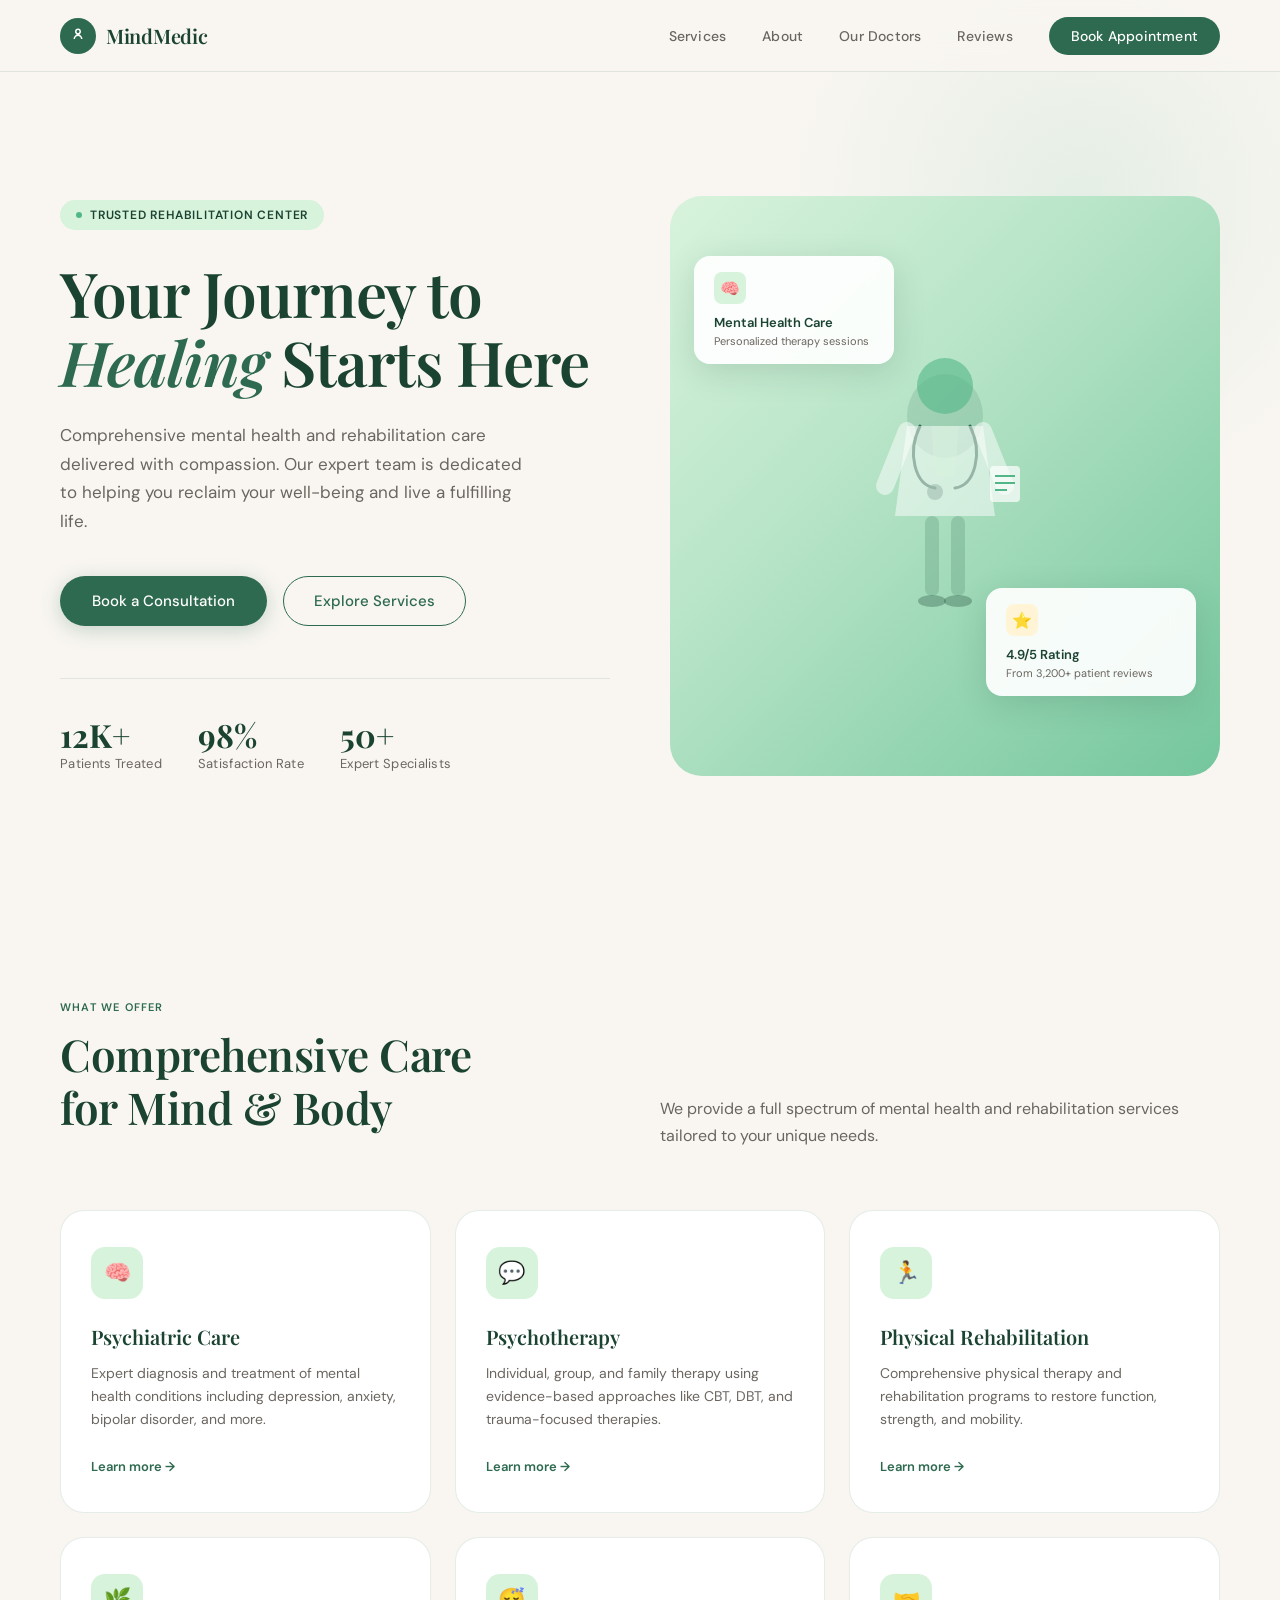
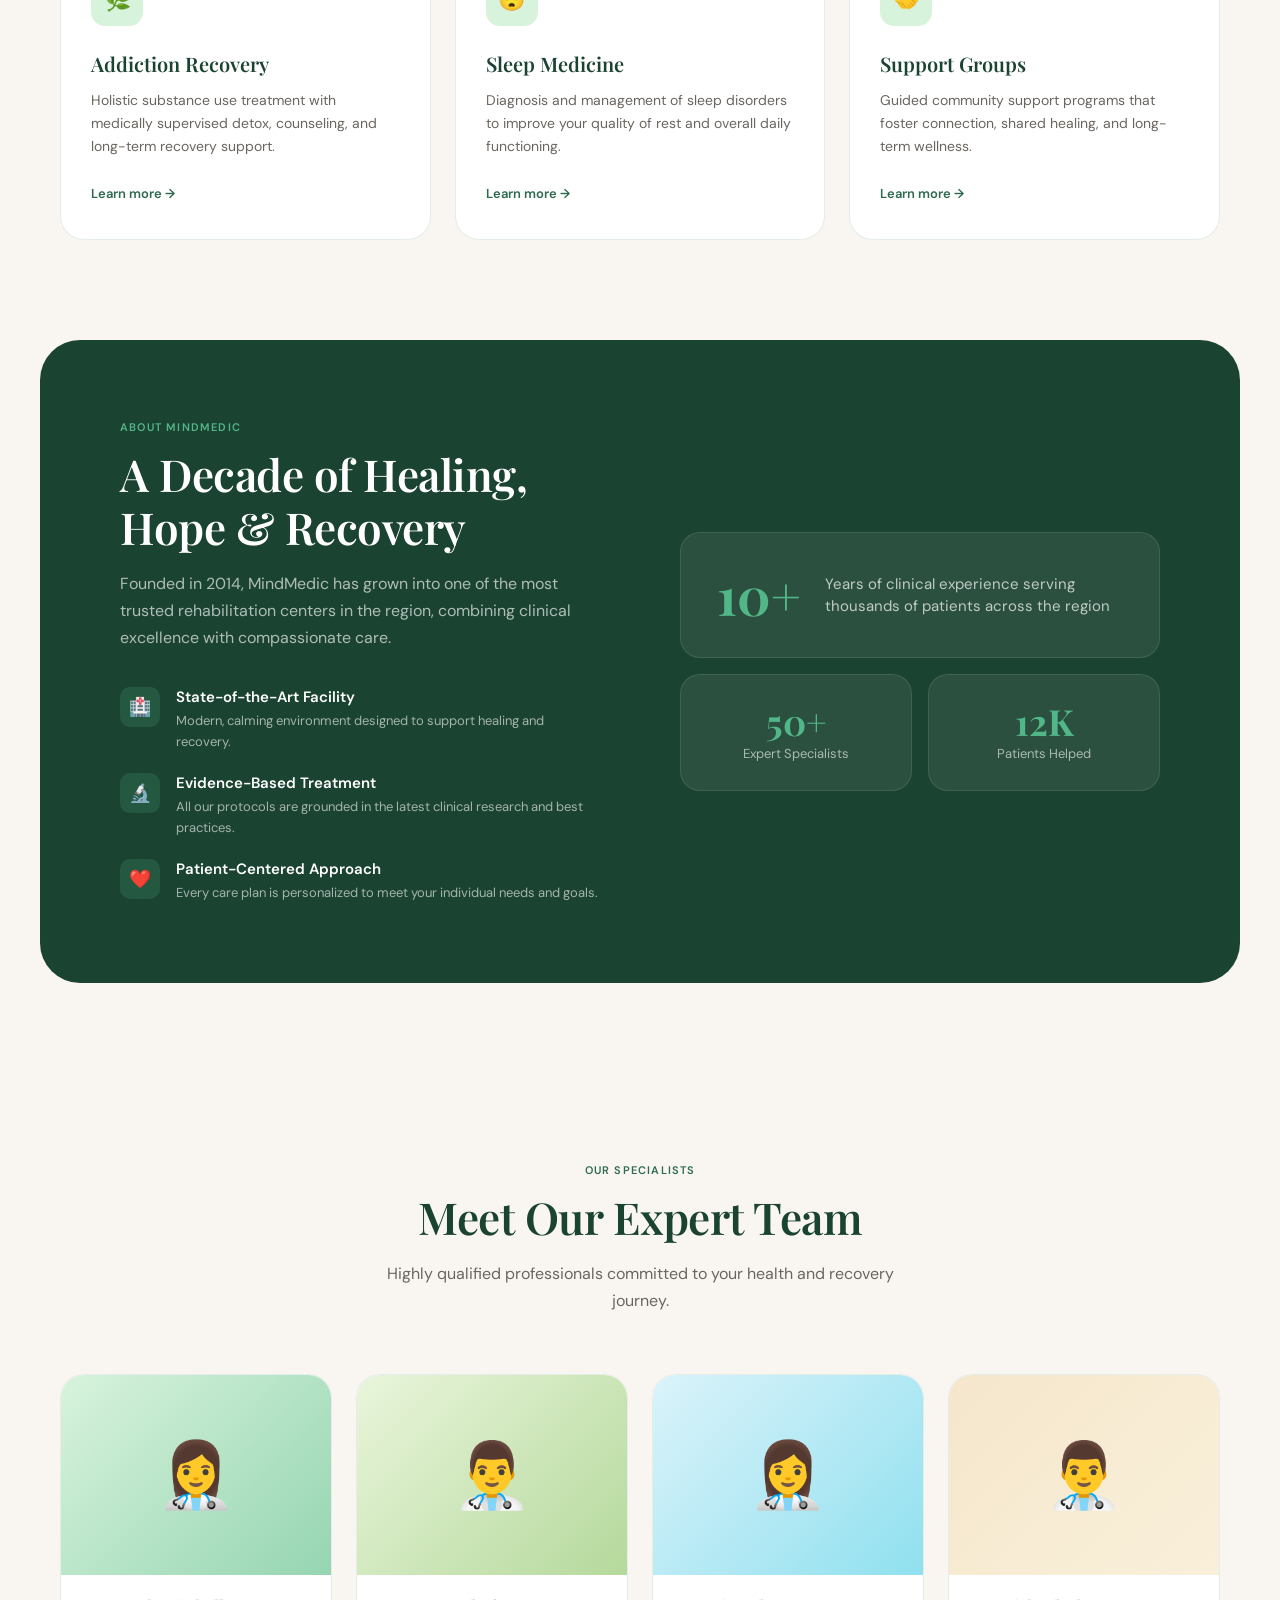
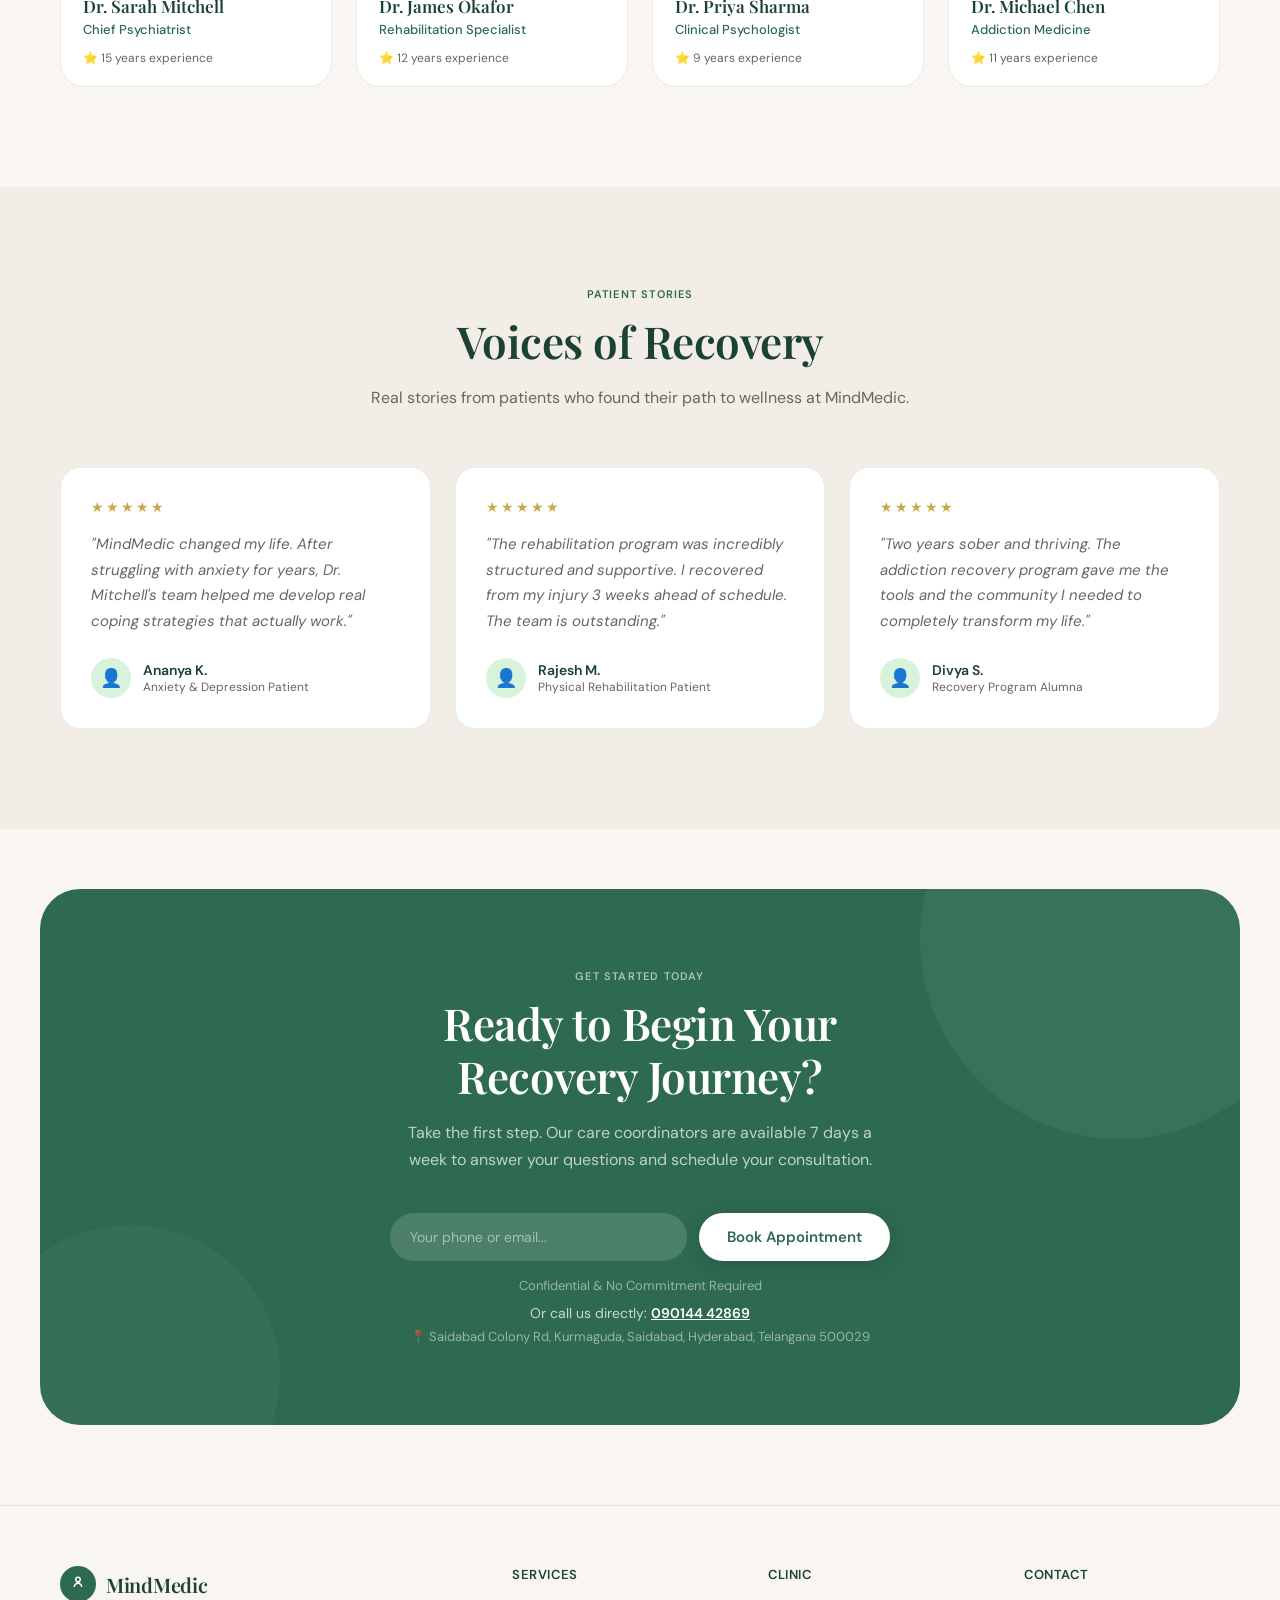
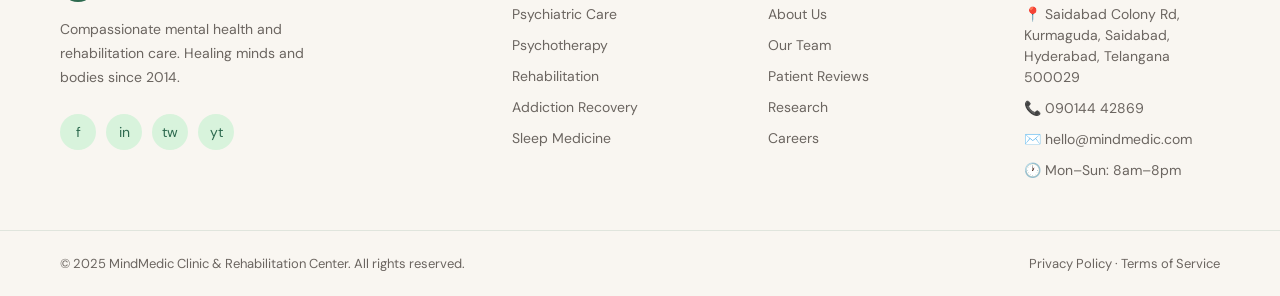
==== commit c7a5f6a9: "Update index.html" ====
--- a/index.html
+++ b/index.html
@@ -834,7 +834,8 @@
   }
 </style>
 </head>
-<body>
+
+ <body>
 
 <!-- NAV -->
 <nav>
@@ -1174,6 +1175,25 @@
     </ul>
   </div>
 </footer>
+
+  <script>
+  const reveals = document.querySelectorAll('.reveal');
+  
+  function reveal() {
+    for (let i = 0; i < reveals.length; i++) {
+      const windowHeight = window.innerHeight;
+      const elementTop = reveals[i].getBoundingClientRect().top;
+      const elementVisible = 150;
+      
+      if (elementTop < windowHeight - elementVisible) {
+        reveals[i].classList.add('visible');
+      }
+    }
+  }
+  
+  window.addEventListener('scroll', reveal);
+  reveal();
+</script>
 <div class="footer-bottom">
   <span>© 2025 MindMedic Clinic & Rehabilitation Center. All rights reserved.</span>
   <span>Privacy Policy · Terms of Service</span>
